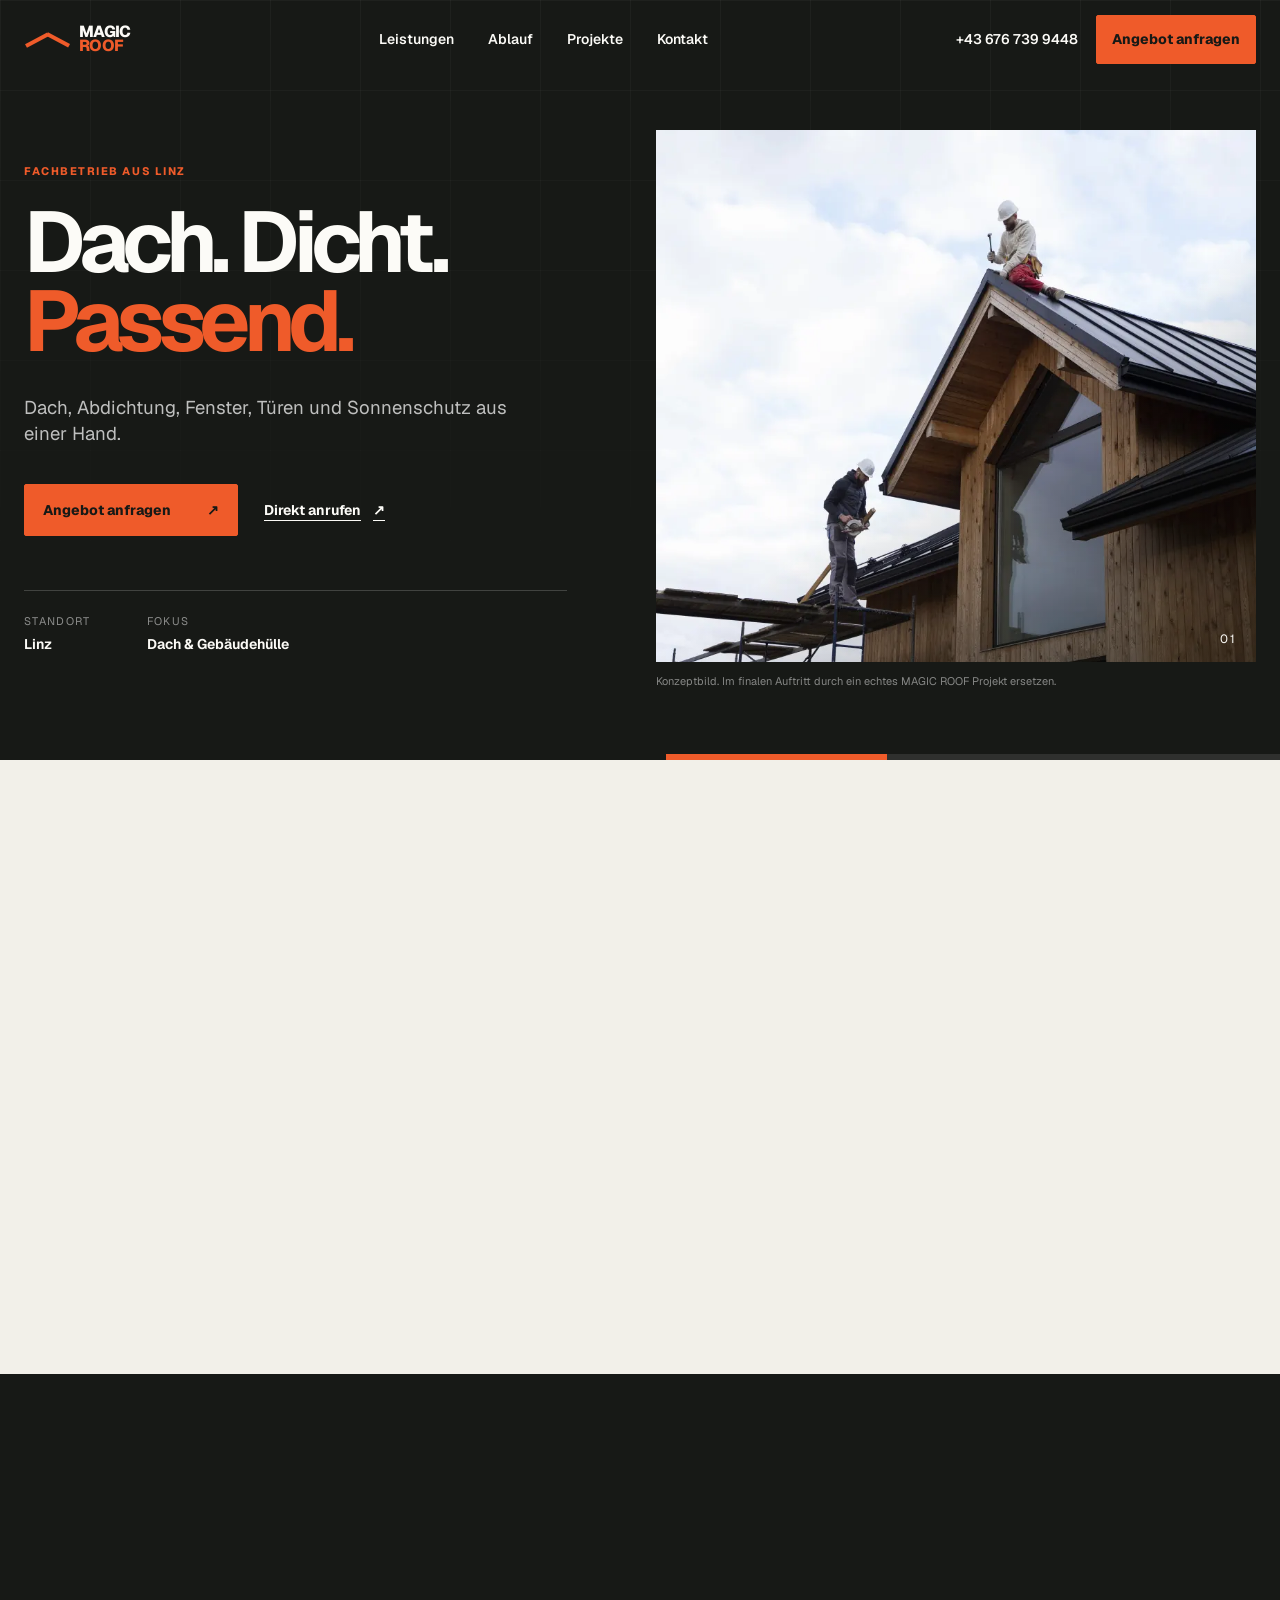
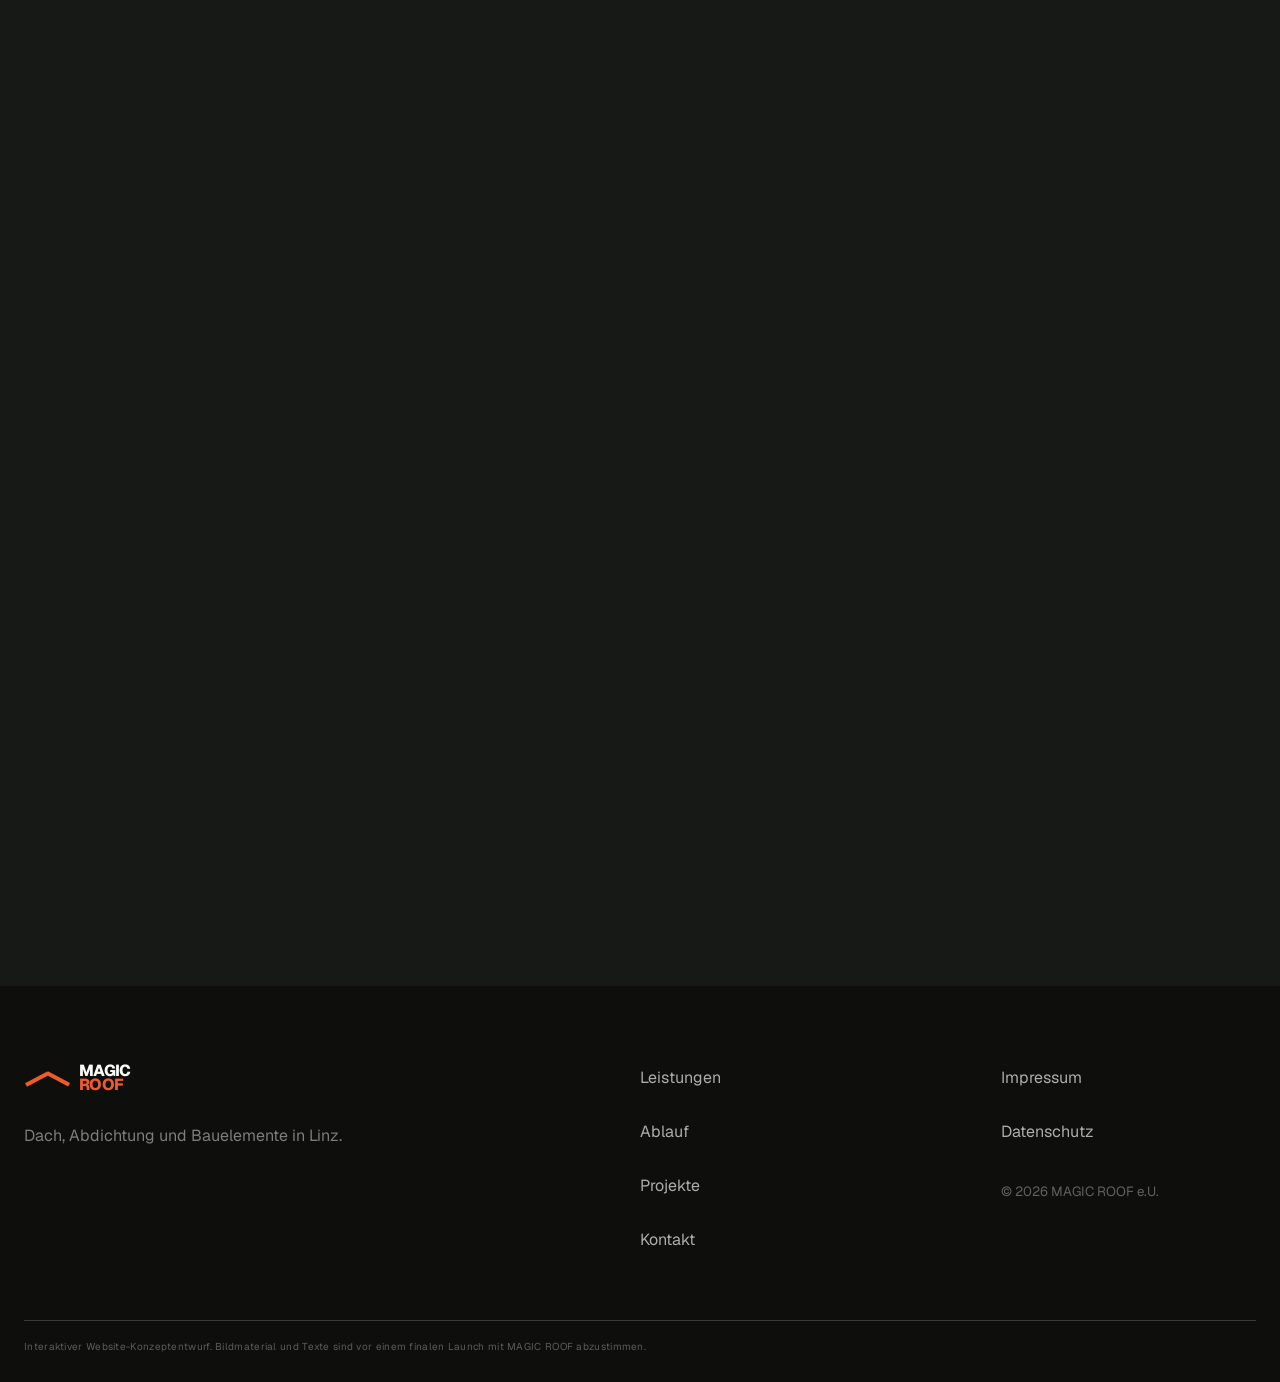
==== index.html @ 89776c15 "Build MAGIC ROOF interactive website concept" ====
<!doctype html>
<html lang="de">
<head>
  <meta charset="utf-8">
  <meta name="viewport" content="width=device-width, initial-scale=1, viewport-fit=cover">
  <meta name="theme-color" content="#171916">
  <meta name="description" content="MAGIC ROOF e.U. in Linz: Bauwerksabdichtung, Dachdeckerei, Spenglerei, Fenster, Türen und Sonnenschutz. Jetzt Angebot anfragen.">
  <meta name="robots" content="index,follow">
  <meta http-equiv="Content-Security-Policy" content="default-src 'self'; img-src 'self'; style-src 'self'; script-src 'self'; connect-src 'none'; object-src 'none'; base-uri 'self'; form-action 'self' mailto:">
  <meta property="og:type" content="website">
  <meta property="og:locale" content="de_AT">
  <meta property="og:title" content="MAGIC ROOF e.U. | Dach, Abdichtung und Bauelemente in Linz">
  <meta property="og:description" content="Lösungen für Dach, Abdichtung, Fenster, Türen und Sonnenschutz in Linz.">
  <meta property="og:url" content="https://vasilyanaptyp-oss.github.io/magic-roof-concept/">
  <meta property="og:image" content="https://vasilyanaptyp-oss.github.io/magic-roof-concept/assets/images/roof-detail.webp">
  <link rel="canonical" href="https://vasilyanaptyp-oss.github.io/magic-roof-concept/">
  <link rel="icon" href="favicon.svg" type="image/svg+xml">
  <link rel="preload" href="assets/vendor/geist-latin.woff2" as="font" type="font/woff2" crossorigin>
  <link rel="preload" href="assets/images/roof-detail.webp" as="image" type="image/webp" fetchpriority="high">
  <link rel="stylesheet" href="styles.css">
  <title>MAGIC ROOF e.U. | Dach, Abdichtung und Bauelemente in Linz</title>
  <script type="application/ld+json">
  {
    "@context": "https://schema.org",
    "@type": "HomeAndConstructionBusiness",
    "name": "MAGIC ROOF e.U.",
    "url": "https://vasilyanaptyp-oss.github.io/magic-roof-concept/",
    "email": "office@magic-roof.at",
    "telephone": "+436767399448",
    "address": {
      "@type": "PostalAddress",
      "streetAddress": "Burgenlandstraße 15",
      "postalCode": "4020",
      "addressLocality": "Linz",
      "addressCountry": "AT"
    }
  }
  </script>
</head>
<body>
  <a class="skip-link" href="#main">Zum Inhalt springen</a>
  <div class="scroll-progress" aria-hidden="true"><span></span></div>

  <header class="site-header" data-header>
    <div class="shell header-inner">
      <a class="brand" href="#top">
        <span class="brand-mark" aria-hidden="true"><i></i><i></i></span>
        <span class="brand-words"><b>MAGIC</b> <b>ROOF</b></span>
      </a>
      <nav class="desktop-nav" aria-label="Hauptnavigation">
        <a href="#leistungen">Leistungen</a>
        <a href="#ablauf">Ablauf</a>
        <a href="#projekte">Projekte</a>
        <a href="#kontakt">Kontakt</a>
      </nav>
      <div class="header-actions">
        <a class="phone-link" href="tel:+436767399448" aria-label="MAGIC ROOF anrufen unter +43 676 739 9448">+43 676 739 9448</a>
        <a class="button button-small" href="#kontakt">Angebot anfragen</a>
        <button class="menu-button" type="button" aria-expanded="false" aria-controls="mobile-menu" aria-label="Menü öffnen">
          <span></span><span></span>
        </button>
      </div>
    </div>
  </header>

  <div class="mobile-menu" id="mobile-menu" inert hidden>
    <nav aria-label="Mobile Navigation">
      <a href="#leistungen"><span>01</span>Leistungen</a>
      <a href="#ablauf"><span>02</span>Ablauf</a>
      <a href="#projekte"><span>03</span>Projekte</a>
      <a href="#kontakt"><span>04</span>Kontakt</a>
    </nav>
    <div class="mobile-menu-contact">
      <a href="tel:+436767399448">+43 676 739 9448</a>
      <a href="mailto:office@magic-roof.at">office@magic-roof.at</a>
    </div>
  </div>

  <main id="main">
    <section class="hero" id="top" aria-labelledby="hero-title">
      <div class="shell hero-grid">
        <div class="hero-copy">
          <p class="eyebrow hero-eyebrow"><span>Fachbetrieb aus Linz</span></p>
          <h1 id="hero-title">
            <span class="hero-line"><span>Dach. Dicht.</span></span>
            <span class="hero-line"><span>Passend.</span></span>
          </h1>
          <p class="hero-intro">Dach, Abdichtung, Fenster, Türen und Sonnenschutz aus einer Hand.</p>
          <div class="hero-actions">
            <a class="button" href="#kontakt">Angebot anfragen <span aria-hidden="true">↗</span></a>
            <a class="text-link" href="tel:+436767399448">Direkt anrufen <span aria-hidden="true">↗</span></a>
          </div>
          <dl class="hero-facts" aria-label="Kurzprofil">
            <div><dt>Standort</dt><dd>Linz</dd></div>
            <div><dt>Fokus</dt><dd>Dach &amp; Gebäudehülle</dd></div>
          </dl>
        </div>

        <figure class="hero-media" data-hero-media>
          <div class="image-wrap">
            <img src="assets/images/roof-detail.webp" width="1920" height="1280" alt="Zwei Fachkräfte arbeiten an einem modernen Metalldach" fetchpriority="high">
            <span class="media-index" aria-hidden="true">01</span>
          </div>
          <figcaption>Konzeptbild. Im finalen Auftritt durch ein echtes MAGIC ROOF Projekt ersetzen.</figcaption>
        </figure>
      </div>
      <div class="hero-rule" aria-hidden="true"><span></span></div>
    </section>

    <section class="intro section" aria-labelledby="intro-title">
      <div class="shell intro-grid">
        <p class="section-label" data-reveal>Was zählt</p>
        <div>
          <h2 id="intro-title" class="display-title" data-reveal>Eine klare Lösung für die Teile des Hauses, die schützen.</h2>
          <div class="intro-bottom" data-reveal>
            <p>MAGIC ROOF verbindet Arbeiten am Dach mit passenden Bauelementen. So beginnt die Anfrage nicht bei einzelnen Produkten, sondern bei Ihrem Vorhaben.</p>
            <a class="text-link" href="#leistungen">Leistungen ansehen <span aria-hidden="true">↓</span></a>
          </div>
        </div>
      </div>
    </section>

    <section class="services section section-dark" id="leistungen" aria-labelledby="services-title">
      <div class="shell">
        <div class="section-heading">
          <div>
            <p class="section-label section-label-light" data-reveal>Leistungen</p>
            <h2 id="services-title" data-reveal>Dach und Abdichtung.<br>Sauber gegliedert.</h2>
          </div>
          <p class="heading-copy" data-reveal>Fünf Leistungsbereiche, direkt erklärt. Ohne Fachjargon und ohne Umwege zur Anfrage.</p>
        </div>

        <div class="service-list">
          <article class="service-item" data-reveal>
            <span class="service-number">01</span>
            <div><h3>Bauwerksabdichtung</h3><p>Abdichtungslösungen für Bauteile, bei denen Wasser dauerhaft draußen bleiben soll.</p></div>
            <a href="#kontakt" aria-label="Details anfragen - Bauwerksabdichtung"><span>Details anfragen</span><b aria-hidden="true">↗</b></a>
          </article>
          <article class="service-item" data-reveal>
            <span class="service-number">02</span>
            <div><h3>Dachdeckerei</h3><p>Arbeiten an Steil- und Flachdächern als Teil einer abgestimmten Gebäudehülle.</p></div>
            <a href="#kontakt" aria-label="Details anfragen - Dachdeckerei"><span>Details anfragen</span><b aria-hidden="true">↗</b></a>
          </article>
          <article class="service-item" data-reveal>
            <span class="service-number">03</span>
            <div><h3>Spenglerei</h3><p>Blechanschlüsse und Metallarbeiten rund um Dach, Kanten und Übergänge.</p></div>
            <a href="#kontakt" aria-label="Details anfragen - Spenglerei"><span>Details anfragen</span><b aria-hidden="true">↗</b></a>
          </article>
          <article class="service-item" data-reveal>
            <span class="service-number">04</span>
            <div><h3>Fenster &amp; Türen</h3><p>Handel und Montage für Bauelemente, die zum Gebäude und zum Vorhaben passen.</p></div>
            <a href="#kontakt" aria-label="Details anfragen - Fenster und Türen"><span>Details anfragen</span><b aria-hidden="true">↗</b></a>
          </article>
          <article class="service-item" data-reveal>
            <span class="service-number">05</span>
            <div><h3>Sonnenschutz</h3><p>Passende Systeme für Licht, Schatten und mehr Komfort an Fenstern und Türen.</p></div>
            <a href="#kontakt" aria-label="Details anfragen - Sonnenschutz"><span>Details anfragen</span><b aria-hidden="true">↗</b></a>
          </article>
        </div>
      </div>
    </section>

    <section class="focus section" aria-labelledby="focus-title">
      <div class="shell focus-grid">
        <figure class="focus-image" data-reveal>
          <img src="assets/images/roof-work.webp" width="1800" height="1200" loading="lazy" alt="Fachkraft bei Arbeiten an einem Ziegeldach">
          <figcaption>Konzeptbild, kein Referenzprojekt von MAGIC ROOF.</figcaption>
        </figure>
        <div class="focus-copy">
          <p class="section-label" data-reveal>Ein Ansprechpartner</p>
          <h2 id="focus-title" data-reveal>Vom Dach bis zum Bauelement zusammen gedacht.</h2>
          <p data-reveal>Wenn mehrere Gewerke ein Vorhaben berühren, hilft eine klare Abstimmung. MAGIC ROOF bündelt die Anfrage und klärt, welche Leistungen tatsächlich benötigt werden.</p>
          <ul class="check-list" data-reveal>
            <li><span aria-hidden="true"></span>Dachmaterialien samt Zubehör</li>
            <li><span aria-hidden="true"></span>Montage und Abdichtung</li>
            <li><span aria-hidden="true"></span>Fenster, Türen und Sonnenschutz</li>
          </ul>
          <a class="button button-dark" href="#kontakt" data-reveal>Vorhaben besprechen <span aria-hidden="true">↗</span></a>
        </div>
      </div>
    </section>

    <section class="process section" id="ablauf" aria-labelledby="process-title">
      <div class="shell">
        <div class="section-heading section-heading-light">
          <div>
            <p class="section-label" data-reveal>Ablauf</p>
            <h2 id="process-title" data-reveal>Vier klare Schritte.<br>Ein direkter Kontakt.</h2>
          </div>
          <p class="heading-copy" data-reveal>Der genaue Ablauf wird auf das Projekt abgestimmt. Der erste Schritt bleibt einfach.</p>
        </div>
        <ol class="process-list">
          <li data-reveal><span>01</span><h3>Anfrage</h3><p>Leistung wählen und Vorhaben kurz beschreiben.</p></li>
          <li data-reveal><span>02</span><h3>Besprechung</h3><p>Details, Bestand und gewünschtes Ergebnis klären.</p></li>
          <li data-reveal><span>03</span><h3>Angebot</h3><p>Leistungsumfang und nächste Schritte festhalten.</p></li>
          <li data-reveal><span>04</span><h3>Ausführung</h3><p>Arbeiten passend zum vereinbarten Umfang umsetzen.</p></li>
        </ol>
      </div>
    </section>

    <section class="projects section section-orange" id="projekte" aria-labelledby="projects-title">
      <div class="shell">
        <div class="projects-heading">
          <p class="section-label section-label-dark" data-reveal>Referenzen</p>
          <h2 id="projects-title" data-reveal>Echte Arbeiten gehören ins Zentrum.</h2>
          <p data-reveal>Im finalen Webauftritt zeigen Projektfotos Material, Details und Ergebnis. Die Motive unten markieren nur die geplante Bildsprache.</p>
        </div>
        <div class="project-gallery">
          <figure class="project project-wide" data-reveal>
            <img src="assets/images/roof-detail.webp" width="1920" height="1280" loading="lazy" alt="Metalldach an einem Holzhaus während der Montage">
            <figcaption><span>Dach &amp; Spenglerei</span><small>Konzeptmotiv, kein MAGIC ROOF Projekt</small></figcaption>
          </figure>
          <figure class="project" data-reveal>
            <img src="assets/images/house-windows.webp" width="1800" height="1200" loading="lazy" alt="Wohnhaus mit großen Fensterflächen und Wintergarten">
            <figcaption><span>Fenster &amp; Türen</span><small>Konzeptmotiv, kein MAGIC ROOF Projekt</small></figcaption>
          </figure>
          <figure class="project" data-reveal>
            <img src="assets/images/roof-work.webp" width="1800" height="1200" loading="lazy" alt="Arbeiten an einer Dachfläche mit roten Ziegeln">
            <figcaption><span>Dachdeckerei</span><small>Konzeptmotiv, kein MAGIC ROOF Projekt</small></figcaption>
          </figure>
        </div>
      </div>
    </section>

    <section class="faq section" aria-labelledby="faq-title">
      <div class="shell faq-grid">
        <div>
          <p class="section-label" data-reveal>Fragen</p>
          <h2 id="faq-title" data-reveal>Kurz beantwortet.</h2>
        </div>
        <div class="faq-list" data-reveal>
          <details>
            <summary>Welche Leistungen kann ich anfragen?<span aria-hidden="true"></span></summary>
            <p>Bauwerksabdichtung, Dachdeckerei, Spenglerei, Fenster, Türen und Sonnenschutz.</p>
          </details>
          <details>
            <summary>Welche Angaben helfen bei der ersten Anfrage?<span aria-hidden="true"></span></summary>
            <p>Die gewünschte Leistung, der Ort des Vorhabens und eine kurze Beschreibung. Fotos können anschließend per E-Mail ergänzt werden.</p>
          </details>
          <details>
            <summary>Kann ich direkt anrufen?<span aria-hidden="true"></span></summary>
            <p>Ja. Sie erreichen MAGIC ROOF unter <a href="tel:+436767399448">+43 676 739 9448</a>.</p>
          </details>
        </div>
      </div>
    </section>

    <section class="contact section section-dark" id="kontakt" aria-labelledby="contact-title">
      <div class="shell contact-grid">
        <div class="contact-copy">
          <p class="section-label section-label-light" data-reveal>Kontakt</p>
          <h2 id="contact-title" data-reveal>Was soll am Gebäude gelöst werden?</h2>
          <p data-reveal>Schildern Sie Ihr Vorhaben kurz. Das Formular bereitet eine E-Mail an MAGIC ROOF vor.</p>
          <div class="direct-contact" data-reveal>
            <div><small>Telefon</small><a href="tel:+436767399448"><strong>+43 676 739 9448</strong></a></div>
            <div><small>E-Mail</small><a href="mailto:office@magic-roof.at"><strong>office@magic-roof.at</strong></a></div>
            <div><small>Standort</small><a href="https://www.google.com/maps/search/?api=1&amp;query=Burgenlandstra%C3%9Fe%2015%2C%204020%20Linz" target="_blank" rel="noopener"><strong>Burgenlandstraße 15, 4020 Linz</strong></a></div>
          </div>
        </div>

        <form class="contact-form" data-contact-form data-reveal novalidate>
          <div class="form-row">
            <div class="field">
              <label for="name">Name *</label>
              <input id="name" name="name" type="text" autocomplete="name" enterkeyhint="next" required>
              <small class="field-error" id="name-error"></small>
            </div>
            <div class="field">
              <label for="phone">Telefon</label>
              <input id="phone" name="phone" type="tel" autocomplete="tel" inputmode="tel" enterkeyhint="next">
              <small class="field-error" id="phone-error"></small>
            </div>
          </div>
          <div class="form-row">
            <div class="field">
              <label for="email">E-Mail *</label>
              <input id="email" name="email" type="email" autocomplete="email" enterkeyhint="next" required>
              <small class="field-error" id="email-error"></small>
            </div>
            <div class="field">
              <label for="service">Leistung *</label>
              <select id="service" name="service" required>
                <option value="">Bitte wählen</option>
                <option>Bauwerksabdichtung</option>
                <option>Dachdeckerei</option>
                <option>Spenglerei</option>
                <option>Fenster & Türen</option>
                <option>Sonnenschutz</option>
                <option>Andere Anfrage</option>
              </select>
              <small class="field-error" id="service-error"></small>
            </div>
          </div>
          <div class="field">
            <label for="message">Vorhaben *</label>
            <textarea id="message" name="message" rows="5" enterkeyhint="enter" required placeholder="Worum geht es? Wo befindet sich das Objekt?"></textarea>
            <small class="field-error" id="message-error"></small>
          </div>
          <label class="checkbox">
            <input type="checkbox" name="privacy" required>
            <span>Ich stimme zu, dass meine Angaben zum Erstellen der E-Mail verwendet werden. *</span>
          </label>
          <small class="field-error" id="privacy-error"></small>
          <button class="button button-light" type="submit">Anfrage per E-Mail vorbereiten <span aria-hidden="true">↗</span></button>
          <p class="form-note">Keine automatische Übertragung: Ihr E-Mail-Programm öffnet sich mit dem vorbereiteten Text.</p>
          <p class="form-status" role="status" aria-live="polite"></p>
        </form>
      </div>
    </section>
  </main>

  <footer class="site-footer">
    <div class="shell footer-grid">
      <div>
        <a class="brand brand-footer" href="#top">
          <span class="brand-mark" aria-hidden="true"><i></i><i></i></span>
          <span class="brand-words"><b>MAGIC</b> <b>ROOF</b></span>
        </a>
        <p>Dach, Abdichtung und Bauelemente in Linz.</p>
      </div>
      <nav aria-label="Footer Navigation">
        <a href="#leistungen">Leistungen</a>
        <a href="#ablauf">Ablauf</a>
        <a href="#projekte">Projekte</a>
        <a href="#kontakt">Kontakt</a>
      </nav>
      <div class="footer-legal">
        <a href="impressum.html" data-dialog-open="impressum">Impressum</a>
        <a href="datenschutz.html" data-dialog-open="datenschutz">Datenschutz</a>
        <small>© <span data-year></span> MAGIC ROOF e.U.</small>
      </div>
    </div>
    <div class="shell concept-note">Interaktiver Website-Konzeptentwurf. Bildmaterial und Texte sind vor einem finalen Launch mit MAGIC ROOF abzustimmen.</div>
  </footer>

  <div class="mobile-actions" aria-label="Schnellaktionen">
    <a href="tel:+436767399448">Anrufen</a>
    <a href="#kontakt">Angebot anfragen</a>
  </div>

  <dialog class="legal-dialog" id="impressum" aria-labelledby="impressum-title">
    <div class="dialog-inner">
      <button class="dialog-close" type="button" aria-label="Impressum schließen" data-dialog-close>Schließen</button>
      <p class="section-label">Impressum</p>
      <h2 id="impressum-title">MAGIC ROOF e.U.</h2>
      <p>Inhaber: Christoph Gerold Hilger<br>Burgenlandstraße 15<br>4020 Linz, Österreich</p>
      <p>Telefon: <a href="tel:+436767399448">+43 676 739 9448</a><br>E-Mail: <a href="mailto:office@magic-roof.at">office@magic-roof.at</a></p>
      <p>Firmenbuchnummer: FN 651617k<br>Firmenbuchgericht: Landesgericht Linz<br>UID: ATU80889736</p>
      <p>GISA-Zahlen: 38232626, 37334628</p>
      <p class="dialog-note">Konzeptstand. Rechtliche Pflichttexte sind vor einem Produktionsstart fachlich zu prüfen.</p>
    </div>
  </dialog>

  <dialog class="legal-dialog" id="datenschutz" aria-labelledby="datenschutz-title">
    <div class="dialog-inner">
      <button class="dialog-close" type="button" aria-label="Datenschutz schließen" data-dialog-close>Schließen</button>
      <p class="section-label">Datenschutz</p>
      <h2 id="datenschutz-title">Hinweis zum Konzept</h2>
      <p>Diese statische Konzeptseite setzt keine Analyse- oder Marketing-Cookies und bindet keine externen Trackingdienste ein.</p>
      <p>Das Kontaktformular überträgt und speichert keine Eingaben. Nach erfolgreicher Prüfung wird ausschließlich das lokale E-Mail-Programm mit einem vorbereiteten Text geöffnet.</p>
      <p class="dialog-note">Für einen Produktionsstart sind Hosting, Formulardienst und vollständige Datenschutzerklärung verbindlich festzulegen.</p>
    </div>
  </dialog>

  <script src="assets/vendor/gsap.min.js" defer></script>
  <script src="app.js" defer></script>
</body>
</html>
---- styles.css ----
@font-face {
  font-family: "Geist";
  src: url("assets/vendor/geist-latin.woff2") format("woff2");
  font-weight: 100 900;
  font-display: swap;
  unicode-range: U+0000-00FF, U+0131, U+0152-0153, U+02BB-02BC, U+02C6, U+02DA, U+02DC, U+0304, U+0308, U+0329, U+2000-206F, U+20AC, U+2122, U+2191, U+2193, U+2212, U+2215, U+FEFF, U+FFFD;
}

@font-face {
  font-family: "Geist";
  src: url("assets/vendor/geist-latin-ext.woff2") format("woff2");
  font-weight: 100 900;
  font-display: swap;
  unicode-range: U+0100-02BA, U+02BD-02C5, U+02C7-02CC, U+02CE-02D7, U+02DD-02FF, U+0304, U+0308, U+0329, U+1D00-1DBF, U+1E00-1E9F, U+1EF2-1EFF, U+2020, U+20A0-20AB, U+20AD-20C0, U+2113, U+2C60-2C7F, U+A720-A7FF;
}

:root {
  --ink: #171916;
  --ink-2: #242620;
  --paper: #f2f0e9;
  --paper-2: #e7e4da;
  --white: #fcfbf7;
  --muted: #73766e;
  --line: rgba(23, 25, 22, .17);
  --line-light: rgba(255, 255, 255, .18);
  --accent: #ef5b2a;
  --accent-dark: #c83f14;
  --focus: #ffb398;
  --shell: min(100% - 48px, 1420px);
  --section: clamp(96px, 10vw, 176px);
  --ease: cubic-bezier(.2, .75, .2, 1);
}

*, *::before, *::after { box-sizing: border-box; }

html {
  scroll-behavior: smooth;
  scroll-padding-top: 92px;
  background: var(--ink);
}

body {
  margin: 0;
  background: var(--paper);
  color: var(--ink);
  font-family: "Geist", Arial, sans-serif;
  font-size: 16px;
  line-height: 1.5;
  text-rendering: optimizeLegibility;
  -webkit-font-smoothing: antialiased;
  overflow-x: clip;
}

body.menu-open { overflow: hidden; }

button, input, textarea, select { font: inherit; }
button, a { -webkit-tap-highlight-color: transparent; }
a { color: inherit; }
img { display: block; max-width: 100%; }
figure, p, h1, h2, h3, dl, dd { margin: 0; }

:focus-visible {
  outline: 3px solid var(--focus);
  outline-offset: 4px;
}

.skip-link {
  position: fixed;
  z-index: 200;
  top: 12px;
  left: 12px;
  transform: translateY(-150%);
  background: var(--white);
  color: var(--ink);
  padding: 12px 18px;
  text-decoration: none;
  font-weight: 700;
  transition: transform .2s ease;
}

.skip-link:focus { transform: translateY(0); }
.shell { width: var(--shell); margin-inline: auto; }
.section { padding-block: var(--section); }

.scroll-progress {
  position: fixed;
  inset: 0 0 auto;
  z-index: 120;
  height: 3px;
  pointer-events: none;
}

.scroll-progress span {
  display: block;
  width: 100%;
  height: 100%;
  background: var(--accent);
  transform: scaleX(0);
  transform-origin: left center;
}

.site-header {
  position: fixed;
  inset: 0 0 auto;
  z-index: 100;
  color: var(--white);
  border-bottom: 1px solid transparent;
  transition: background .35s ease, border-color .35s ease;
}

.site-header.is-scrolled {
  background: rgba(23, 25, 22, .96);
  border-color: var(--line-light);
}

.header-inner {
  min-height: 78px;
  display: grid;
  grid-template-columns: auto 1fr auto;
  align-items: center;
  gap: 40px;
}

.brand {
  display: inline-flex;
  align-items: center;
  gap: 11px;
  min-height: 44px;
  width: max-content;
  text-decoration: none;
}

.brand-mark {
  position: relative;
  width: 44px;
  height: 32px;
  display: block;
}

.brand-mark i {
  position: absolute;
  width: 25px;
  height: 4px;
  background: var(--accent);
  transform-origin: left center;
}

.brand-mark i:first-child { left: 2px; top: 21px; transform: rotate(-28deg); }
.brand-mark i:last-child { left: 23px; top: 9px; transform: rotate(28deg); }

.brand-words { display: grid; line-height: .85; letter-spacing: -.04em; }
.brand-words b { font-size: 16px; font-weight: 800; }
.brand-words b:last-child { color: var(--accent); }

.desktop-nav { justify-self: center; display: flex; gap: 34px; }
.desktop-nav a,
.phone-link {
  font-size: 14px;
  font-weight: 570;
  text-decoration: none;
  transition: color .2s ease;
}

.desktop-nav a:hover,
.phone-link:hover { color: var(--accent); }
.header-actions { display: flex; align-items: center; gap: 18px; }

.button {
  min-height: 52px;
  display: inline-flex;
  align-items: center;
  justify-content: center;
  gap: 36px;
  border: 1px solid var(--accent);
  border-radius: 2px;
  background: var(--accent);
  color: #171916;
  padding: 13px 18px;
  font-size: 14px;
  font-weight: 760;
  text-decoration: none;
  cursor: pointer;
  transition: background .25s ease, color .25s ease, transform .25s var(--ease), border-color .25s ease;
}

.button:hover { background: var(--white); border-color: var(--white); transform: translateY(-2px); }
.button-small { min-height: 44px; gap: 10px; padding-inline: 15px; }
.button-dark { background: var(--ink); border-color: var(--ink); color: var(--white); }
.button-dark:hover { background: var(--accent); border-color: var(--accent); color: var(--ink); }
.button-light { background: var(--white); border-color: var(--white); color: var(--ink); }
.button-light:hover { background: var(--accent); border-color: var(--accent); }

.text-link {
  min-height: 44px;
  width: max-content;
  display: inline-flex;
  align-items: center;
  gap: 12px;
  color: inherit;
  font-size: 14px;
  font-weight: 680;
  text-underline-offset: 5px;
}

.text-link span { transition: transform .25s var(--ease); }
.text-link:hover span { transform: translate(3px, -3px); }

.menu-button {
  display: none;
  width: 48px;
  height: 48px;
  padding: 0;
  border: 0;
  background: transparent;
  color: inherit;
  cursor: pointer;
}

.menu-button span {
  display: block;
  width: 26px;
  height: 2px;
  margin: 6px auto;
  background: currentColor;
  transition: transform .3s var(--ease);
}

.menu-button[aria-expanded="true"] span:first-child { transform: translateY(4px) rotate(45deg); }
.menu-button[aria-expanded="true"] span:last-child { transform: translateY(-4px) rotate(-45deg); }

.mobile-menu {
  position: fixed;
  z-index: 90;
  inset: 0;
  display: none;
  flex-direction: column;
  justify-content: center;
  background: var(--ink);
  color: var(--white);
  padding: 96px 24px 42px;
  visibility: hidden;
  opacity: 0;
}

.mobile-menu nav { display: grid; }
.mobile-menu nav a {
  display: grid;
  grid-template-columns: 38px 1fr;
  align-items: baseline;
  min-height: 68px;
  border-bottom: 1px solid var(--line-light);
  font-size: clamp(34px, 10vw, 58px);
  font-weight: 690;
  letter-spacing: -.05em;
  text-decoration: none;
}
.mobile-menu nav span { font-size: 11px; letter-spacing: .08em; color: var(--accent); }
.mobile-menu-contact { display: grid; gap: 7px; margin-top: 40px; }
.mobile-menu-contact a { min-height: 44px; display: flex; align-items: center; text-decoration: none; }

.hero {
  position: relative;
  min-height: 760px;
  padding: 130px 0 70px;
  display: flex;
  align-items: stretch;
  overflow: hidden;
  background: var(--ink);
  color: var(--white);
}

.hero::before {
  content: "";
  position: absolute;
  inset: 0;
  pointer-events: none;
  background-image: linear-gradient(rgba(255,255,255,.035) 1px, transparent 1px), linear-gradient(90deg, rgba(255,255,255,.035) 1px, transparent 1px);
  background-size: 90px 90px;
  mask-image: linear-gradient(to bottom, black, transparent 80%);
}

.hero-grid {
  position: relative;
  z-index: 1;
  display: grid;
  grid-template-columns: minmax(0, .95fr) minmax(500px, 1.05fr);
  gap: clamp(36px, 7vw, 112px);
  align-items: center;
}

.eyebrow, .section-label {
  font-size: 11px;
  line-height: 1.2;
  font-weight: 760;
  letter-spacing: .14em;
  text-transform: uppercase;
}

.eyebrow { color: var(--accent); margin-bottom: 28px; overflow: hidden; }
.eyebrow span { display: inline-block; }
.hero h1 {
  max-width: 780px;
  font-size: clamp(72px, 6.7vw, 128px);
  line-height: .84;
  letter-spacing: -.075em;
  font-weight: 680;
}

.hero-line { display: block; overflow: hidden; padding-right: .08em; padding-bottom: .07em; white-space: nowrap; }
.hero-line > span { display: block; }
.hero-line:last-child > span { color: var(--accent); }

.hero-intro {
  max-width: 510px;
  margin-top: 31px;
  font-size: clamp(18px, 1.45vw, 23px);
  line-height: 1.42;
  color: rgba(255,255,255,.72);
}

.hero-actions { display: flex; align-items: center; gap: 26px; margin-top: 38px; }
.hero-facts {
  display: flex;
  gap: 56px;
  margin-top: 54px;
  padding-top: 22px;
  border-top: 1px solid var(--line-light);
}
.hero-facts div { display: grid; gap: 4px; }
.hero-facts dt { color: rgba(255,255,255,.5); font-size: 11px; text-transform: uppercase; letter-spacing: .12em; }
.hero-facts dd { font-size: 14px; font-weight: 650; }

.hero-media { align-self: stretch; display: grid; grid-template-rows: 1fr auto; min-height: 560px; }
.image-wrap { position: relative; overflow: hidden; background: var(--ink-2); }
.image-wrap::after {
  content: "";
  position: absolute;
  inset: 0;
  background: linear-gradient(145deg, transparent 55%, rgba(23,25,22,.42));
  pointer-events: none;
}
.hero-media img { width: 100%; height: 100%; object-fit: cover; object-position: 54% center; transform: scale(1.04); }
.hero-media figcaption,
.focus-image figcaption {
  padding-top: 12px;
  color: rgba(255,255,255,.48);
  font-size: 11px;
  line-height: 1.45;
}
.media-index { position: absolute; z-index: 1; right: 20px; bottom: 14px; color: var(--white); font-size: 12px; letter-spacing: .12em; }
.hero-rule { position: absolute; z-index: 2; right: 0; bottom: 0; width: 48%; height: 6px; background: rgba(255,255,255,.1); }
.hero-rule span { display: block; width: 36%; height: 100%; background: var(--accent); }

.intro-grid { display: grid; grid-template-columns: minmax(130px, .28fr) 1fr; gap: clamp(40px, 8vw, 130px); }
.section-label { padding-top: 7px; color: var(--muted); }
.section-label::before { content: ""; display: inline-block; width: 24px; height: 2px; margin-right: 10px; vertical-align: middle; background: var(--accent); }
.display-title,
.section-heading h2,
.focus-copy h2,
.projects-heading h2,
.faq h2,
.contact h2 {
  font-size: clamp(48px, 5.9vw, 96px);
  line-height: .98;
  letter-spacing: -.06em;
  font-weight: 620;
}
.display-title { max-width: 1150px; }
.intro-bottom { max-width: 820px; margin: 55px 0 0 auto; display: grid; grid-template-columns: 1fr auto; gap: 60px; align-items: end; }
.intro-bottom p { max-width: 570px; color: var(--muted); font-size: 18px; }

.section-dark { background: var(--ink); color: var(--white); }
.section-heading { display: grid; grid-template-columns: minmax(0, 1fr) minmax(280px, .38fr); gap: 64px; align-items: end; margin-bottom: 72px; }
.section-heading h2 { font-size: clamp(54px, 6.2vw, 98px); }
.section-label-light { color: rgba(255,255,255,.5); margin-bottom: 25px; }
.section-label-dark { color: rgba(23,25,22,.6); }
.heading-copy { max-width: 410px; padding-bottom: 8px; color: rgba(255,255,255,.58); font-size: 17px; }
.section-heading-light .heading-copy { color: var(--muted); }

.service-list { border-top: 1px solid var(--line-light); }
.service-item {
  position: relative;
  display: grid;
  grid-template-columns: 70px minmax(0, 1fr) auto;
  align-items: center;
  gap: 28px;
  min-height: 164px;
  border-bottom: 1px solid var(--line-light);
  overflow: hidden;
}
.service-item::before {
  content: "";
  position: absolute;
  inset: auto 0 0;
  height: 100%;
  background: var(--accent);
  transform: translateY(101%);
  transition: transform .45s var(--ease);
}
.service-item:hover::before,
.service-item:focus-within::before { transform: translateY(0); }
.service-item > * { position: relative; z-index: 1; }
.service-number { align-self: start; padding-top: 46px; color: var(--accent); font-size: 11px; font-weight: 730; letter-spacing: .1em; transition: color .3s ease; }
.service-item h3 { font-size: clamp(30px, 3.4vw, 53px); line-height: 1; letter-spacing: -.045em; font-weight: 580; }
.service-item p { max-width: 640px; margin-top: 9px; color: rgba(255,255,255,.55); transition: color .3s ease; }
.service-item a { min-height: 48px; display: flex; align-items: center; gap: 42px; text-decoration: none; font-size: 13px; font-weight: 700; }
.service-item a b { font-size: 25px; font-weight: 400; transition: transform .3s var(--ease); }
.service-item:hover .service-number,
.service-item:focus-within .service-number,
.service-item:hover p,
.service-item:focus-within p { color: var(--ink); }
.service-item:hover a b,
.service-item:focus-within a b { transform: translate(4px, -4px); }

.focus { background: var(--paper-2); }
.focus-grid { display: grid; grid-template-columns: minmax(0, 1.15fr) minmax(400px, .85fr); gap: clamp(50px, 8vw, 130px); align-items: center; }
.focus-image { min-height: 660px; display: grid; grid-template-rows: 1fr auto; }
.focus-image img { width: 100%; height: 100%; min-height: 630px; object-fit: cover; object-position: center; }
.focus-image figcaption { color: var(--muted); }
.focus-copy .section-label { margin-bottom: 34px; }
.focus-copy h2 { font-size: clamp(46px, 5vw, 78px); }
.focus-copy > p:not(.section-label) { max-width: 610px; margin-top: 32px; color: var(--muted); font-size: 18px; }
.check-list { display: grid; gap: 0; margin: 38px 0 42px; padding: 0; list-style: none; border-top: 1px solid var(--line); }
.check-list li { min-height: 54px; display: flex; align-items: center; gap: 14px; border-bottom: 1px solid var(--line); font-size: 14px; font-weight: 610; }
.check-list span { width: 8px; height: 8px; background: var(--accent); }

.process { background: var(--white); }
.process-list { display: grid; grid-template-columns: repeat(4, 1fr); padding: 0; margin: 0; list-style: none; border-top: 1px solid var(--line); }
.process-list li { min-height: 250px; padding: 26px 28px 30px 0; border-right: 1px solid var(--line); }
.process-list li:not(:first-child) { padding-left: 28px; }
.process-list li:last-child { border-right: 0; }
.process-list span { color: var(--accent-dark); font-size: 11px; font-weight: 750; letter-spacing: .1em; }
.process-list h3 { margin-top: 82px; font-size: 25px; letter-spacing: -.03em; }
.process-list p { max-width: 230px; margin-top: 10px; color: var(--muted); font-size: 14px; }

.section-orange { background: var(--accent); color: var(--ink); }
.projects-heading { display: grid; grid-template-columns: .24fr minmax(0, 1fr) .48fr; gap: 44px; align-items: end; margin-bottom: 62px; }
.projects-heading h2 { max-width: 780px; font-size: clamp(52px, 6vw, 92px); }
.projects-heading > p:last-child { max-width: 410px; padding-bottom: 8px; font-size: 16px; }
.project-gallery { display: grid; grid-template-columns: 1.35fr .65fr; gap: 20px; }
.project { min-height: 420px; display: grid; grid-template-rows: 1fr auto; }
.project-wide { grid-row: span 2; min-height: 860px; }
.project img { width: 100%; height: 100%; min-height: 360px; object-fit: cover; filter: saturate(.78) contrast(1.04); transition: filter .45s ease, transform .6s var(--ease); }
.project-wide img { min-height: 800px; }
.project figcaption { display: flex; justify-content: space-between; gap: 20px; padding-top: 13px; }
.project figcaption span { font-size: 14px; font-weight: 760; }
.project figcaption small { font-size: 10px; text-align: right; text-transform: uppercase; letter-spacing: .08em; }
.project:hover img { filter: saturate(1) contrast(1.02); }

.faq { background: var(--paper); }
.faq-grid { display: grid; grid-template-columns: .45fr 1fr; gap: clamp(50px, 9vw, 150px); }
.faq h2 { margin-top: 26px; font-size: clamp(52px, 5.4vw, 84px); }
.faq-list { border-top: 1px solid var(--line); }
.faq details { border-bottom: 1px solid var(--line); }
.faq summary {
  min-height: 94px;
  display: flex;
  align-items: center;
  justify-content: space-between;
  gap: 24px;
  cursor: pointer;
  font-size: clamp(18px, 1.6vw, 24px);
  font-weight: 620;
  letter-spacing: -.02em;
  list-style: none;
}
.faq summary::-webkit-details-marker { display: none; }
.faq summary span { position: relative; flex: 0 0 24px; width: 24px; height: 24px; }
.faq summary span::before,
.faq summary span::after { content: ""; position: absolute; top: 11px; left: 3px; width: 18px; height: 2px; background: var(--ink); transition: transform .25s ease; }
.faq summary span::after { transform: rotate(90deg); }
.faq details[open] summary span::after { transform: rotate(0deg); }
.faq details p { max-width: 700px; padding: 0 48px 30px 0; color: var(--muted); }
.faq details a { text-underline-offset: 3px; }

.contact-grid { display: grid; grid-template-columns: minmax(0, .8fr) minmax(520px, 1.2fr); gap: clamp(60px, 9vw, 150px); }
.contact-copy h2 { margin-top: 25px; font-size: clamp(54px, 5.7vw, 88px); }
.contact-copy > p:not(.section-label) { max-width: 570px; margin-top: 28px; color: rgba(255,255,255,.6); font-size: 18px; }
.direct-contact { display: grid; margin-top: 54px; border-top: 1px solid var(--line-light); }
.direct-contact > div { display: grid; grid-template-columns: 110px 1fr; align-items: center; min-height: 70px; border-bottom: 1px solid var(--line-light); }
.direct-contact a { min-height: 44px; display: flex; align-items: center; text-decoration: none; }
.direct-contact small { color: rgba(255,255,255,.43); font-size: 11px; text-transform: uppercase; letter-spacing: .1em; }
.direct-contact strong { font-size: 14px; overflow-wrap: anywhere; }

.contact-form { align-self: start; padding: clamp(28px, 4vw, 58px); background: var(--paper); color: var(--ink); }
.form-row { display: grid; grid-template-columns: 1fr 1fr; gap: 20px; }
.field { display: grid; gap: 8px; margin-bottom: 20px; }
.field label { font-size: 12px; font-weight: 700; }
.field input,
.field textarea,
.field select {
  width: 100%;
  min-height: 51px;
  border: 0;
  border-bottom: 1px solid rgba(23,25,22,.38);
  border-radius: 0;
  background: transparent;
  color: var(--ink);
  padding: 11px 0;
  outline: none;
  transition: border-color .2s ease, box-shadow .2s ease;
}
.field textarea { min-height: 116px; resize: vertical; }
.field input:focus,
.field textarea:focus,
.field select:focus { border-color: var(--accent-dark); box-shadow: 0 2px 0 var(--accent-dark); }
.field [aria-invalid="true"] { border-color: #a32616; }
.field-error { min-height: 15px; color: #8d2518; font-size: 11px; }
.checkbox { display: grid; grid-template-columns: 22px 1fr; gap: 10px; align-items: center; min-height: 44px; cursor: pointer; font-size: 12px; color: var(--muted); }
.checkbox input { width: 18px; height: 18px; margin: 1px 0 0; accent-color: var(--accent-dark); }
.contact-form .button { width: 100%; margin-top: 22px; }
.form-note { margin-top: 15px; color: var(--muted); font-size: 11px; text-align: center; }
.form-status { min-height: 23px; margin-top: 8px; color: var(--accent-dark); font-size: 12px; font-weight: 650; text-align: center; }

.site-footer { padding: 70px 0 28px; background: #0e0f0d; color: var(--white); }
.footer-grid { display: grid; grid-template-columns: 1fr .55fr .45fr; gap: 50px; }
.brand-footer { margin-bottom: 24px; }
.footer-grid > div:first-child p { color: rgba(255,255,255,.46); }
.footer-grid nav,
.footer-legal { display: grid; align-content: start; gap: 10px; }
.footer-grid nav a,
.footer-legal a { min-height: 44px; width: max-content; display: flex; align-items: center; color: rgba(255,255,255,.66); background: none; border: 0; padding: 0; text-decoration: none; cursor: pointer; }
.footer-grid nav a:hover,
.footer-legal a:hover { color: var(--accent); }
.footer-legal small { margin-top: 18px; color: rgba(255,255,255,.34); }
.concept-note { margin-top: 58px; padding-top: 18px; border-top: 1px solid var(--line-light); color: rgba(255,255,255,.32); font-size: 10px; letter-spacing: .03em; }

.mobile-actions { display: none; }

.legal-dialog {
  width: min(100% - 32px, 700px);
  max-height: min(86vh, 760px);
  border: 0;
  padding: 0;
  background: var(--paper);
  color: var(--ink);
  box-shadow: 0 30px 90px rgba(0,0,0,.4);
}
.legal-dialog::backdrop { background: rgba(0,0,0,.74); backdrop-filter: blur(5px); }
.dialog-inner { position: relative; padding: clamp(28px, 6vw, 68px); }
.dialog-inner h2 { margin: 22px 0 30px; font-size: clamp(38px, 7vw, 68px); line-height: .96; letter-spacing: -.05em; }
.dialog-inner p { margin-top: 18px; color: var(--muted); }
.dialog-inner a { text-underline-offset: 3px; }
.dialog-close { position: absolute; top: 18px; right: 18px; min-height: 44px; border: 0; background: transparent; cursor: pointer; font-size: 12px; font-weight: 700; }
.dialog-note { padding-top: 18px; border-top: 1px solid var(--line); font-size: 12px; }

.legal-page {
  min-height: 100vh;
  padding: 120px 0;
  background: var(--paper);
}
.legal-page-inner { width: min(100% - 32px, 820px); margin-inline: auto; }
.legal-page .brand { margin-bottom: 72px; color: var(--ink); }
.legal-page h1 { margin: 24px 0 46px; font-size: clamp(48px, 8vw, 88px); line-height: .95; letter-spacing: -.055em; }
.legal-page h2 { margin: 46px 0 12px; font-size: 24px; letter-spacing: -.025em; }
.legal-page p { margin-top: 18px; color: var(--muted); }
.legal-page a { text-underline-offset: 3px; }
.back-link { display: inline-flex; align-items: center; min-height: 44px; margin-top: 54px; font-weight: 700; }

[data-reveal] { opacity: 1; transform: none; }
.js [data-reveal] { opacity: 0; transform: translateY(28px); }
.js [data-reveal].is-visible { opacity: 1; transform: translateY(0); transition: opacity .75s var(--ease), transform .75s var(--ease); }

@media (max-width: 1180px) {
  .desktop-nav { gap: 22px; }
  .phone-link { display: none; }
  .hero-grid { grid-template-columns: minmax(0, 1fr) minmax(430px, 1fr); gap: 40px; }
  .hero h1 { font-size: clamp(70px, 7.2vw, 91px); }
  .project-wide { min-height: 760px; }
  .project-wide img { min-height: 700px; }
}

@media (max-width: 960px) {
  :root { --shell: min(100% - 36px, 900px); --section: 104px; }
  .desktop-nav, .header-actions > .button { display: none; }
  .header-inner { grid-template-columns: 1fr auto; }
  .menu-button { display: block; }
  .mobile-menu { display: flex; }
  .hero { min-height: auto; padding: 120px 0 64px; }
  .hero-grid { grid-template-columns: 1fr; }
  .hero-copy { display: grid; }
  .hero h1 { max-width: 660px; font-size: clamp(78px, 15vw, 126px); }
  .hero-intro { max-width: 600px; }
  .hero-media { min-height: 520px; margin-top: 18px; }
  .hero-facts { margin-top: 40px; }
  .hero-rule { width: 66%; }
  .intro-grid { grid-template-columns: 1fr; gap: 34px; }
  .section-heading { grid-template-columns: 1fr; gap: 30px; }
  .heading-copy { padding: 0; }
  .service-item { grid-template-columns: 48px minmax(0, 1fr) auto; }
  .focus-grid { grid-template-columns: 1fr; }
  .focus-image { min-height: 580px; }
  .focus-image img { min-height: 550px; }
  .focus-copy { max-width: 720px; }
  .process-list { grid-template-columns: 1fr 1fr; }
  .process-list li:nth-child(2) { border-right: 0; }
  .process-list li:nth-child(-n+2) { border-bottom: 1px solid var(--line); }
  .process-list li:nth-child(3) { padding-left: 0; }
  .projects-heading { grid-template-columns: 1fr; gap: 26px; }
  .projects-heading > p:last-child { padding: 0; }
  .project-gallery { grid-template-columns: 1fr 1fr; }
  .project-wide { grid-column: 1 / -1; grid-row: auto; min-height: 620px; }
  .project-wide img { min-height: 560px; }
  .faq-grid { grid-template-columns: 1fr; }
  .contact-grid { grid-template-columns: 1fr; }
  .contact-copy { max-width: 760px; }
}

@media (max-width: 660px) {
  :root { --shell: calc(100% - 28px); --section: 82px; }
  html { scroll-padding-top: 76px; }
  body { padding-bottom: calc(66px + env(safe-area-inset-bottom)); }
  .header-inner { min-height: 70px; }
  .brand-mark { width: 32px; height: 28px; }
  .brand-mark i { width: 19px; height: 3px; }
  .brand-mark i:first-child { left: 1px; top: 19px; }
  .brand-mark i:last-child { left: 17px; top: 10px; }
  .brand-words b { font-size: 14px; }
  .hero { padding: 104px 0 44px; }
  .hero::before { background-size: 56px 56px; }
  .hero-grid { gap: 40px; }
  .eyebrow { margin-bottom: 20px; }
  .hero h1 { font-size: clamp(60px, 19vw, 78px); line-height: .87; }
  .hero-intro { margin-top: 23px; font-size: 18px; }
  .hero-actions { align-items: flex-start; flex-direction: column; gap: 10px; margin-top: 28px; }
  .hero-actions .button { width: 100%; }
  .hero-facts { gap: 32px; margin-top: 32px; }
  .hero-media { min-height: 400px; }
  .hero-media .image-wrap { min-height: 370px; }
  .hero-media img { min-height: 370px; }
  .hero-rule { width: 82%; }
  .display-title,
  .section-heading h2,
  .focus-copy h2,
  .projects-heading h2,
  .faq h2,
  .contact h2 { font-size: clamp(43px, 13.5vw, 60px); }
  .intro-bottom { grid-template-columns: 1fr; gap: 26px; margin-top: 38px; }
  .intro-bottom p { font-size: 16px; }
  .section-heading { margin-bottom: 44px; }
  .service-item { grid-template-columns: 34px 1fr; gap: 13px; min-height: 150px; padding-block: 25px; }
  .service-number { padding-top: 7px; }
  .service-item h3 { font-size: 31px; }
  .service-item p { font-size: 14px; }
  .service-item a { grid-column: 2; justify-content: space-between; min-height: 44px; margin-top: 5px; }
  .focus-image { min-height: 420px; }
  .focus-image img { min-height: 390px; }
  .focus-copy > p:not(.section-label) { font-size: 16px; }
  .process-list { grid-template-columns: 1fr; }
  .process-list li,
  .process-list li:not(:first-child),
  .process-list li:nth-child(3) { min-height: 178px; padding: 24px 0; border-right: 0; border-bottom: 1px solid var(--line); }
  .process-list li:last-child { border-bottom: 0; }
  .process-list h3 { margin-top: 38px; }
  .project-gallery { grid-template-columns: 1fr; gap: 34px; }
  .project-wide { grid-column: auto; min-height: 490px; }
  .project-wide img { min-height: 430px; }
  .project { min-height: 390px; }
  .project img { min-height: 330px; }
  .project figcaption { display: grid; }
  .project figcaption small { text-align: left; }
  .faq summary { min-height: 84px; }
  .faq details p { padding-right: 12px; }
  .direct-contact > div { grid-template-columns: 82px 1fr; }
  .contact-form { padding: 28px 18px; margin-inline: -2px; }
  .form-row { grid-template-columns: 1fr; gap: 0; }
  .footer-grid { grid-template-columns: 1fr; gap: 34px; }
  .concept-note { margin-top: 36px; }
  .mobile-actions {
    position: fixed;
    z-index: 80;
    inset: auto 0 0;
    display: grid;
    grid-template-columns: .82fr 1.18fr;
    min-height: calc(66px + env(safe-area-inset-bottom));
    padding-bottom: env(safe-area-inset-bottom);
    background: var(--white);
    border-top: 1px solid rgba(23,25,22,.2);
  }
  .mobile-actions a { display: flex; align-items: center; justify-content: center; min-height: 66px; text-decoration: none; font-size: 13px; font-weight: 760; }
  .mobile-actions a:last-child { background: var(--accent); }
}

@media (max-width: 380px) {
  :root { --shell: calc(100% - 22px); }
  .hero h1 { font-size: 62px; }
  .hero-facts { display: grid; gap: 15px; }
  .hero-media { min-height: 350px; }
  .hero-media .image-wrap,
  .hero-media img { min-height: 320px; }
  .direct-contact > div { grid-template-columns: 1fr; gap: 3px; padding-block: 12px; }
  .direct-contact strong { font-size: 13px; }
}

@media (prefers-reduced-motion: reduce) {
  html { scroll-behavior: auto; }
  *, *::before, *::after { animation-duration: .01ms !important; animation-iteration-count: 1 !important; transition-duration: .01ms !important; }
  .js [data-reveal] { opacity: 1; transform: none; }
  .hero-media img { transform: none; }
}

@media (forced-colors: active) {
  .brand-mark i,
  .section-label::before,
  .check-list span,
  .scroll-progress span { background: CanvasText; }
  .button { border: 2px solid ButtonText; }
}
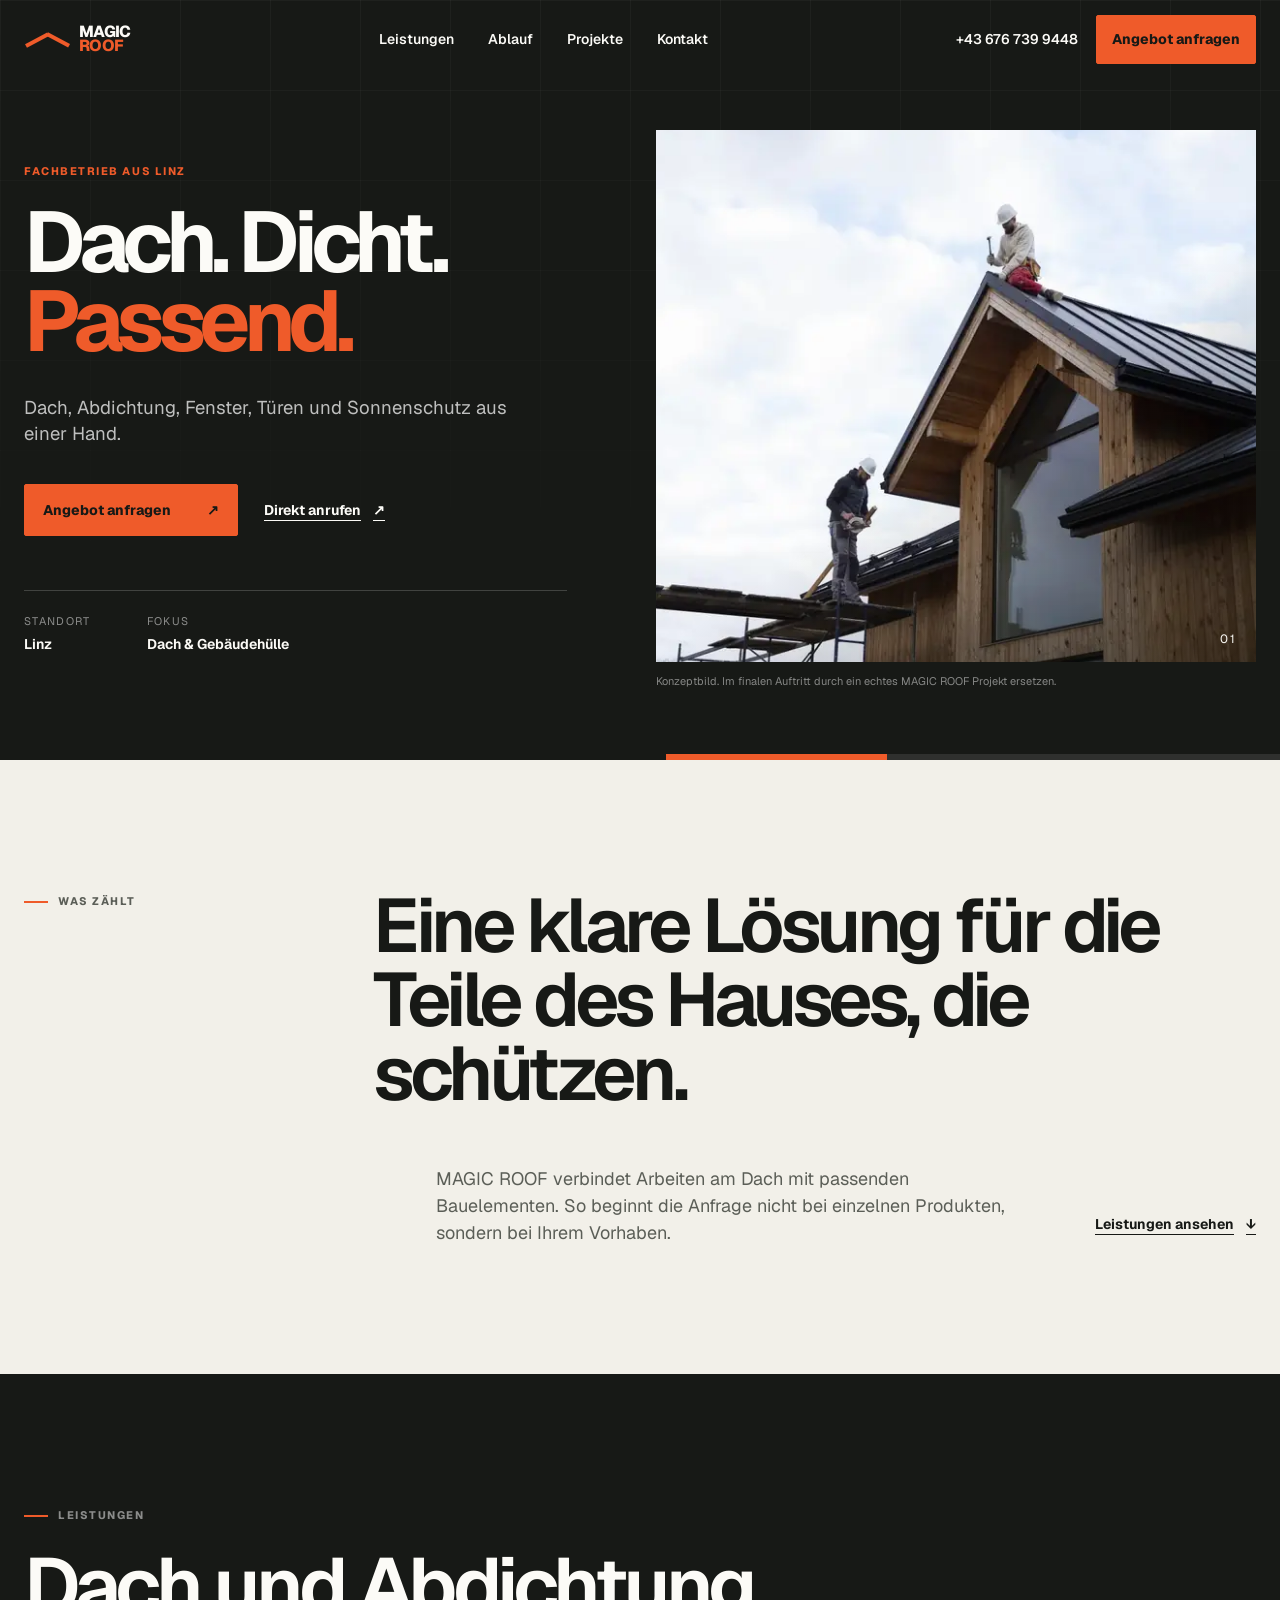
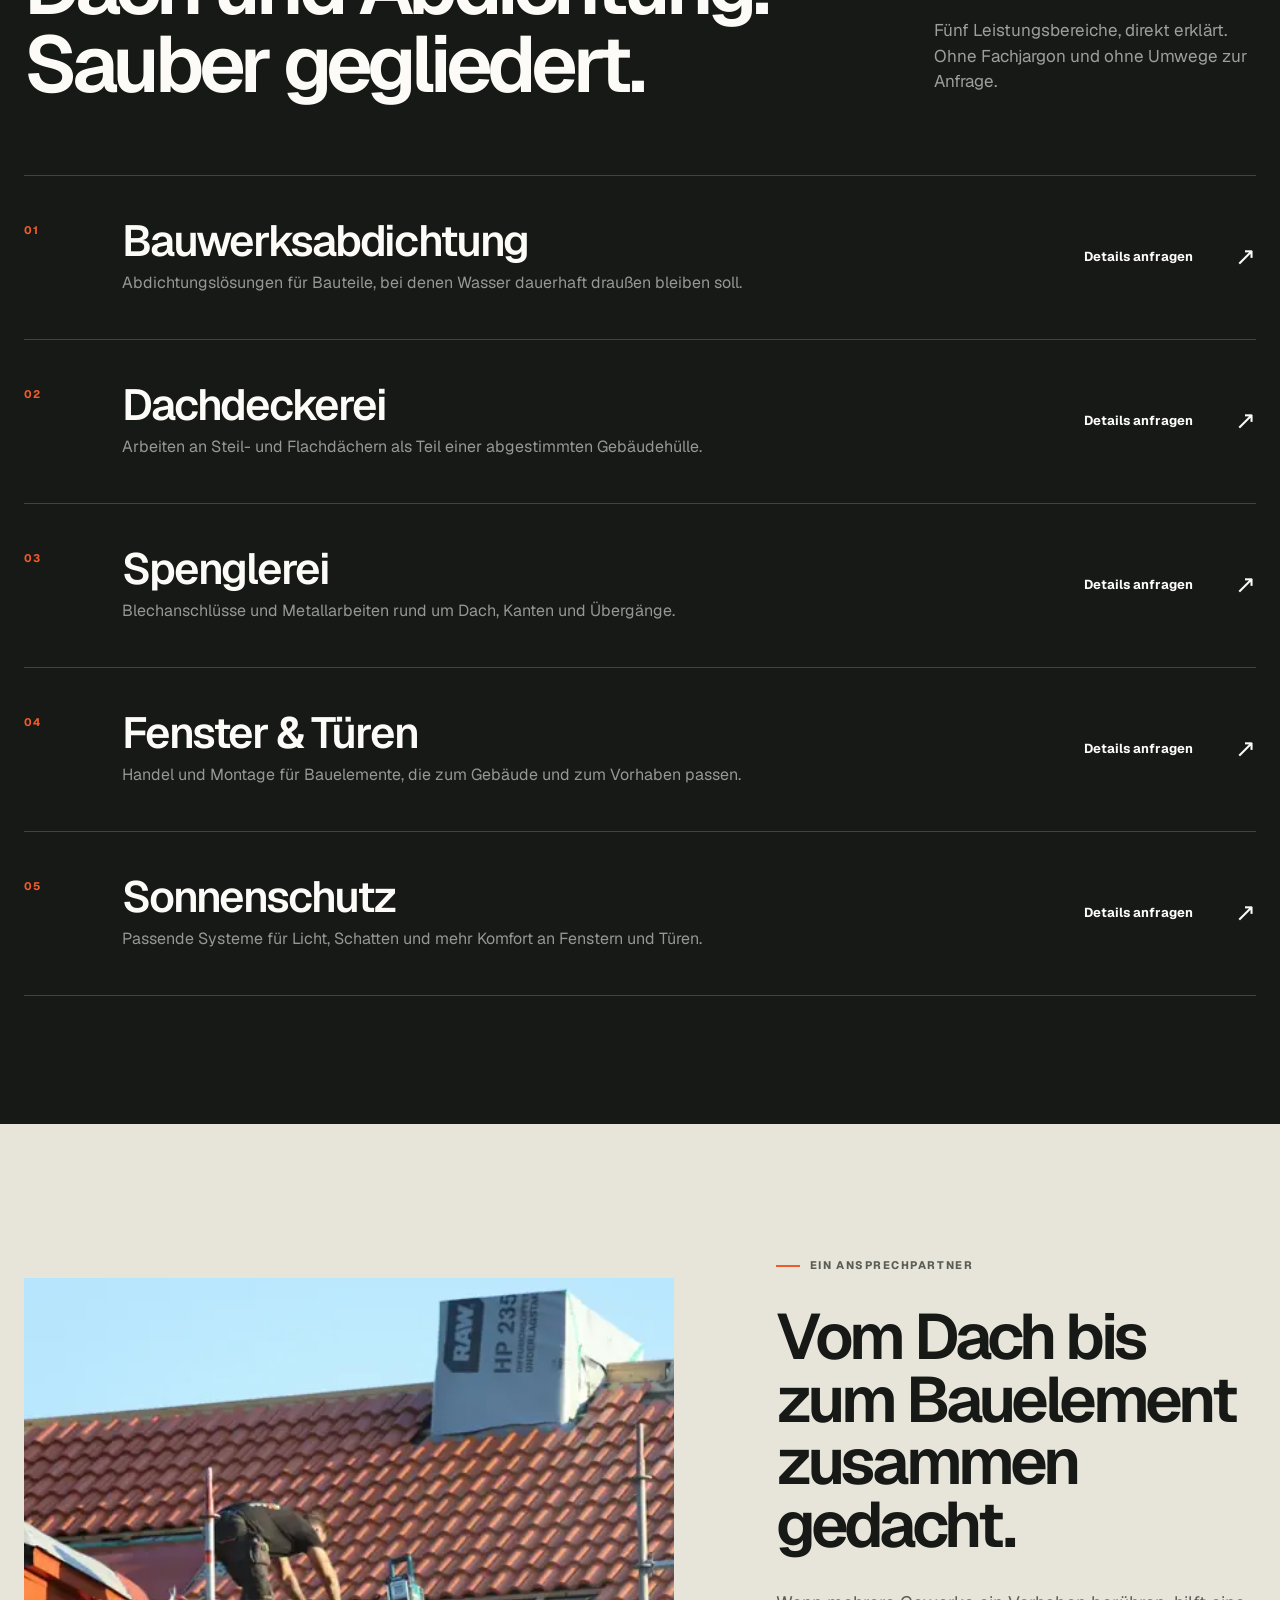
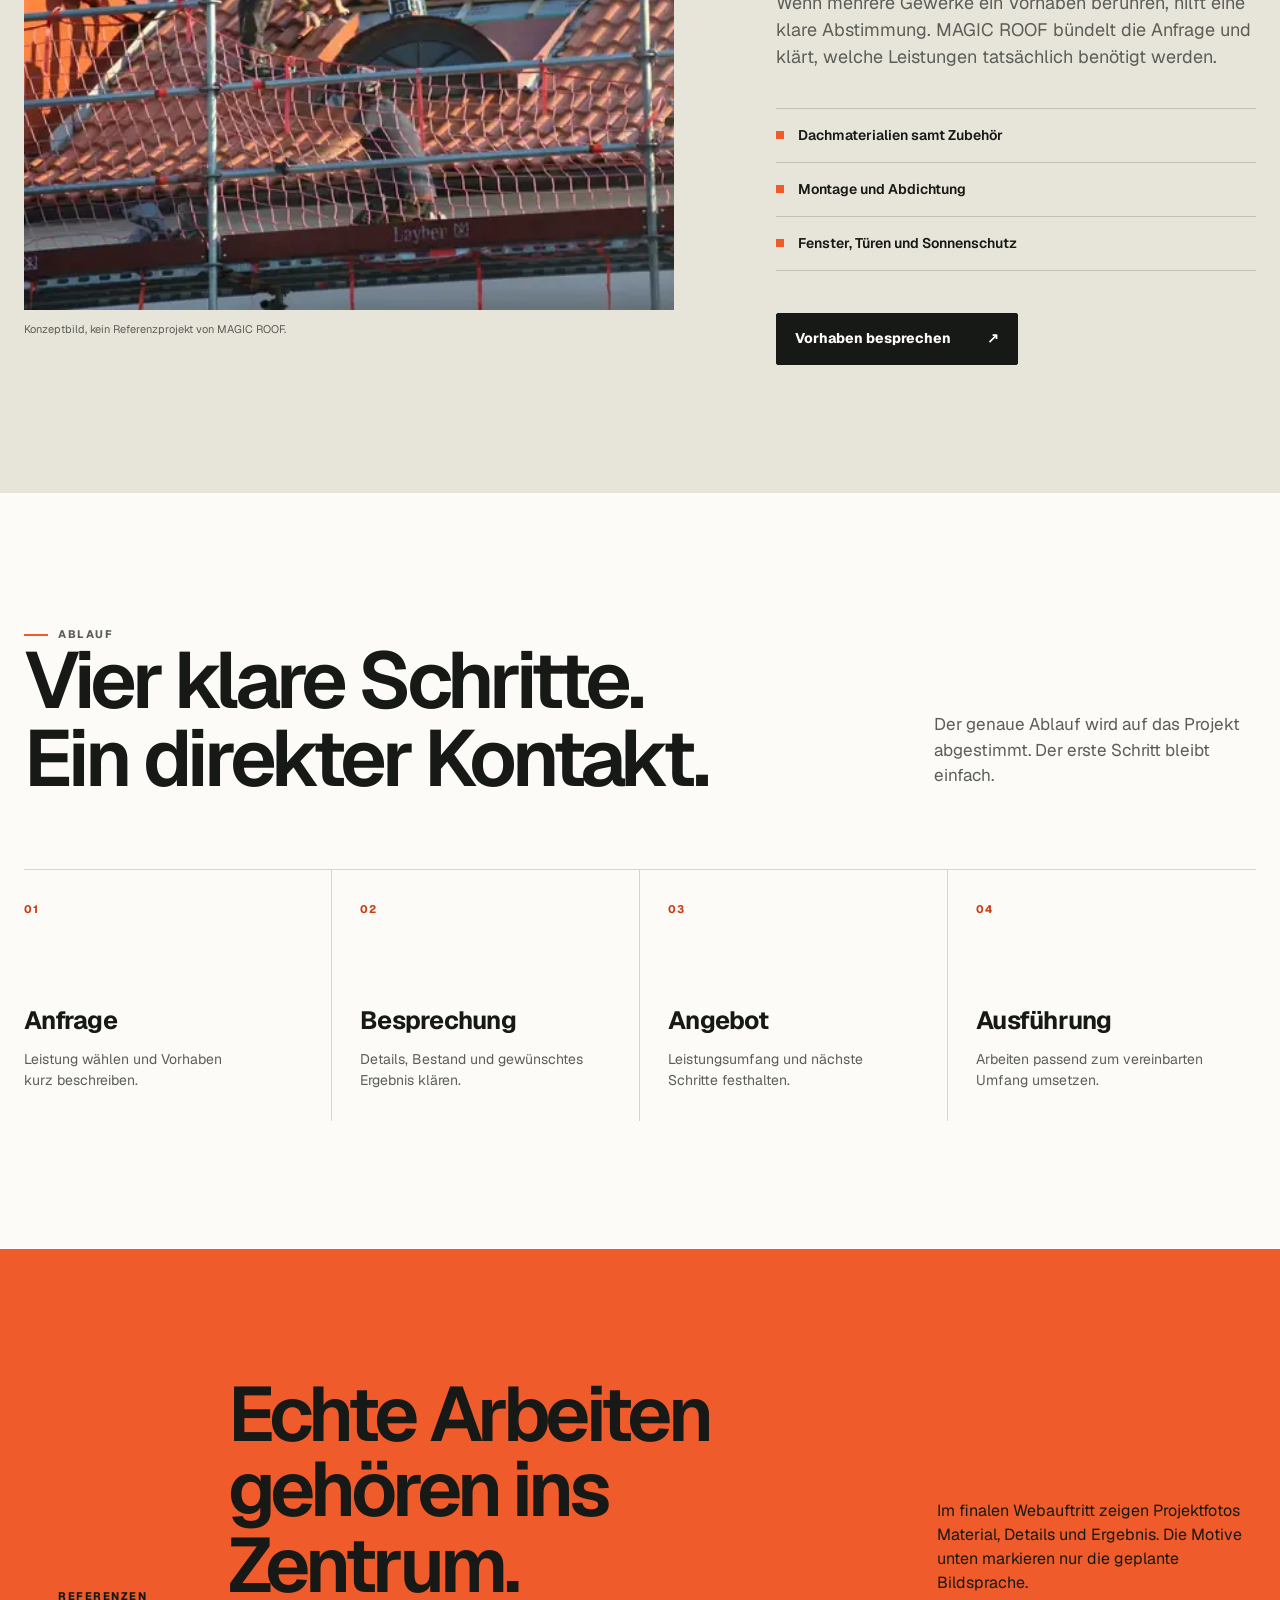
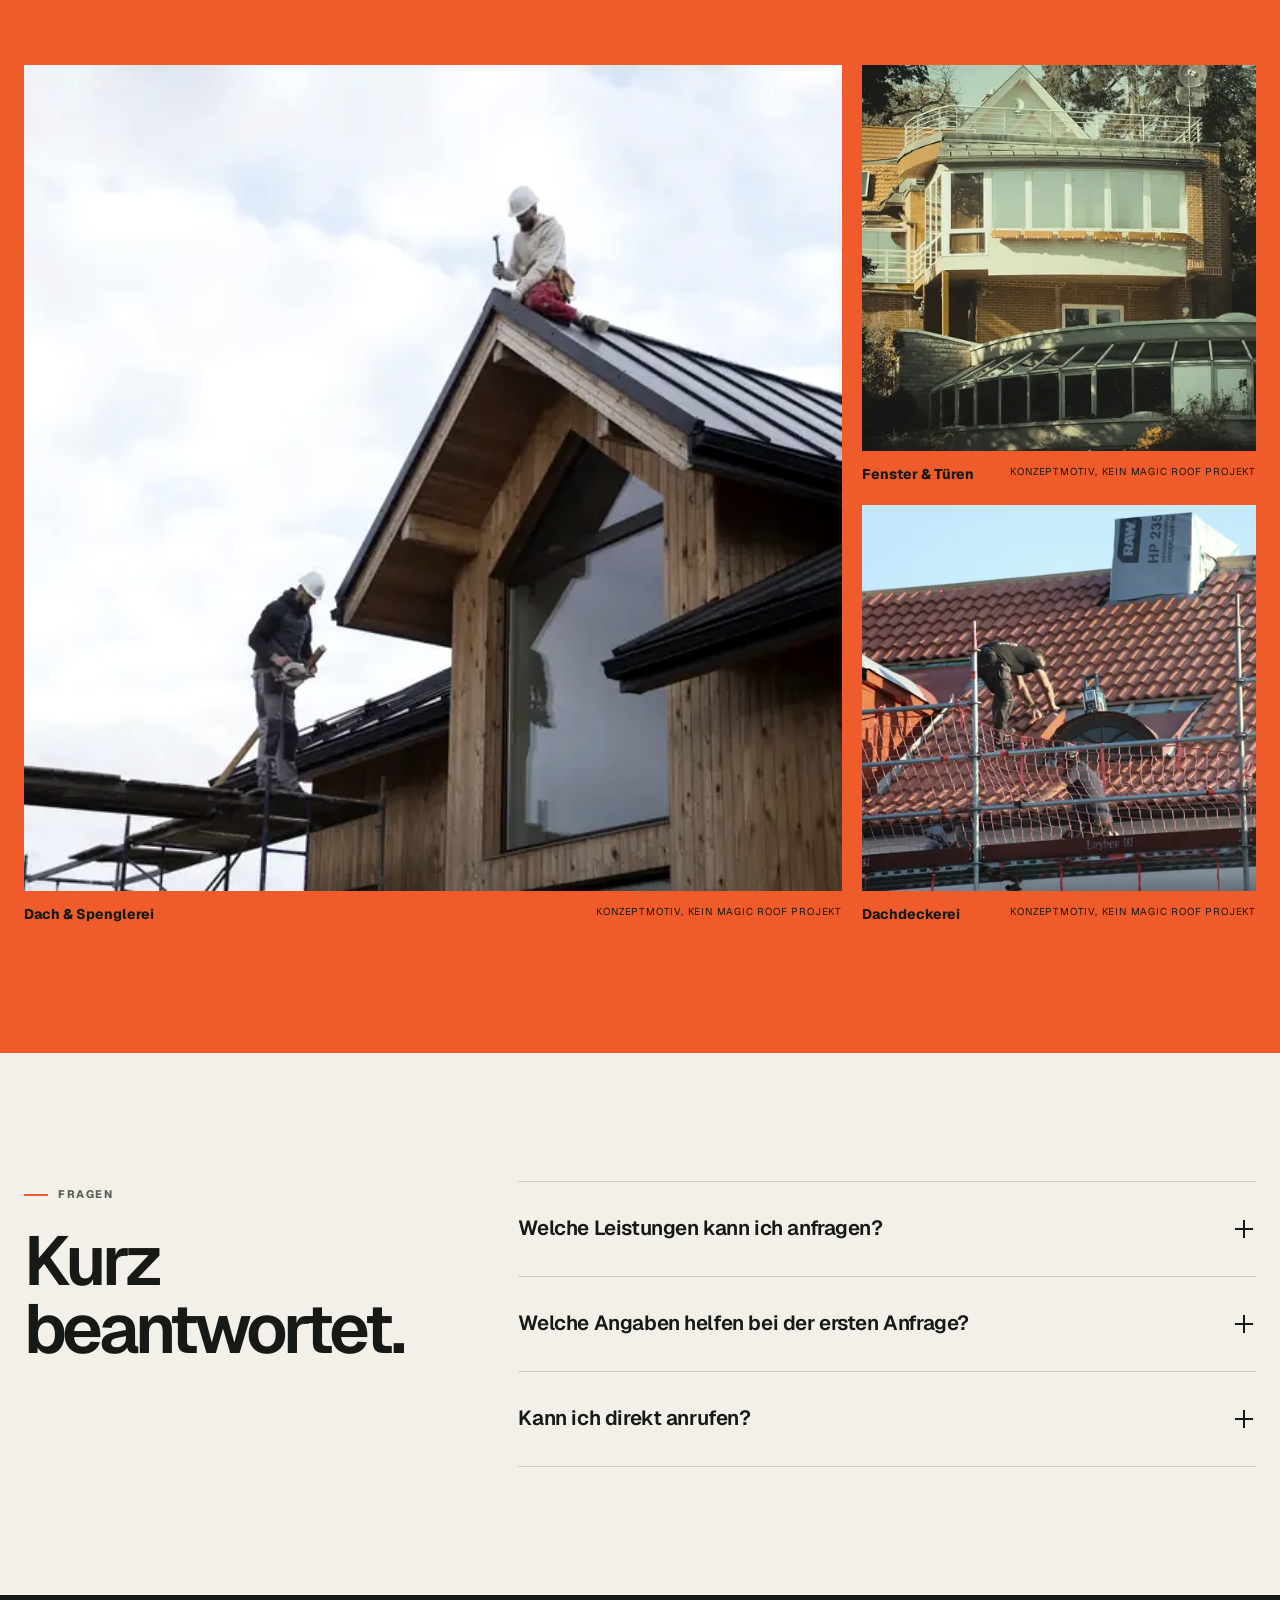
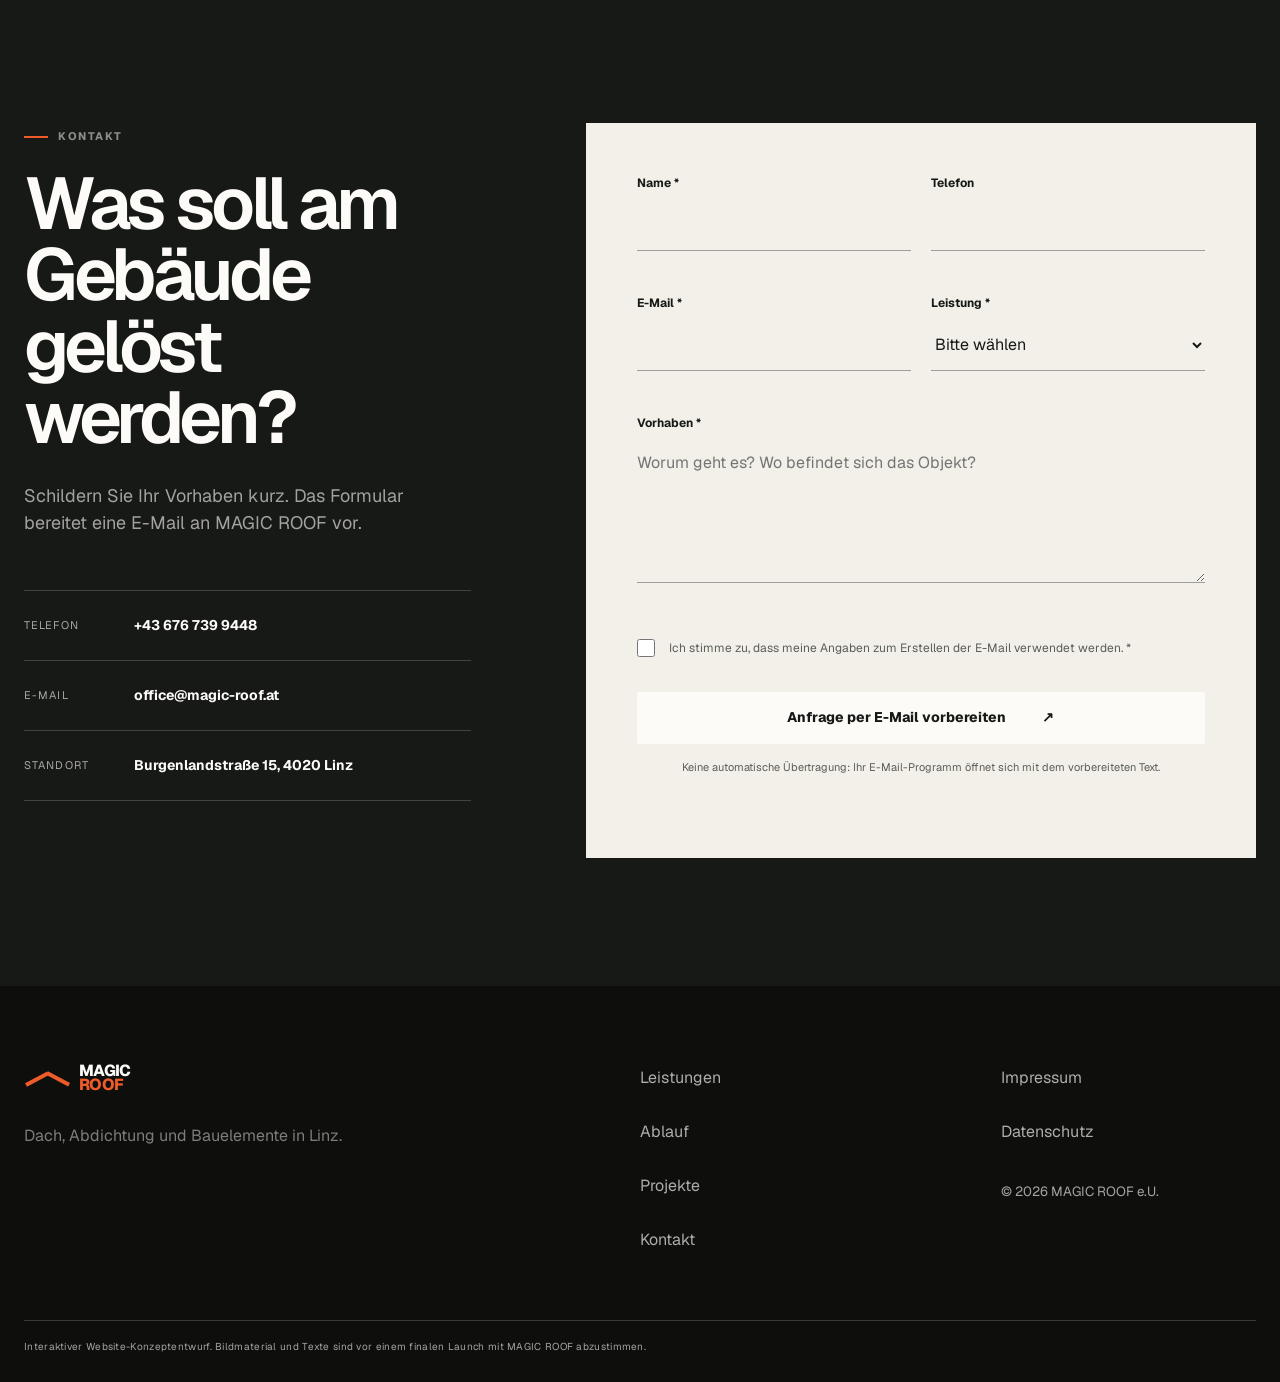
==== commit 25967954: "Fix section rendering, mobile typography wrapping, Open Graph & SEO metadata" ====
--- a/index.html
+++ b/index.html
@@ -13,10 +13,11 @@
   <meta property="og:description" content="Lösungen für Dach, Abdichtung, Fenster, Türen und Sonnenschutz in Linz.">
   <meta property="og:url" content="https://vasilyanaptyp-oss.github.io/magic-roof-concept/">
   <meta property="og:image" content="https://vasilyanaptyp-oss.github.io/magic-roof-concept/assets/images/roof-detail.webp">
+  <meta name="twitter:card" content="summary_large_image">
   <link rel="canonical" href="https://vasilyanaptyp-oss.github.io/magic-roof-concept/">
   <link rel="icon" href="favicon.svg" type="image/svg+xml">
   <link rel="preload" href="assets/vendor/geist-latin.woff2" as="font" type="font/woff2" crossorigin>
-  <link rel="preload" href="assets/images/roof-detail.webp" as="image" type="image/webp" fetchpriority="high">
+  <link rel="preload" href="assets/images/roof-detail.webp" imagesrcset="assets/images/roof-detail-840.webp 840w, assets/images/roof-detail.webp 1200w" imagesizes="(max-width: 960px) calc(100vw - 28px), min(50vw, 746px)" as="image" type="image/webp" fetchpriority="high">
   <link rel="stylesheet" href="styles.css">
   <title>MAGIC ROOF e.U. | Dach, Abdichtung und Bauelemente in Linz</title>
   <script type="application/ld+json">
@@ -98,7 +99,7 @@
 
         <figure class="hero-media" data-hero-media>
           <div class="image-wrap">
-            <img src="assets/images/roof-detail.webp" width="1920" height="1280" alt="Zwei Fachkräfte arbeiten an einem modernen Metalldach" fetchpriority="high">
+            <img src="assets/images/roof-detail.webp" srcset="assets/images/roof-detail-840.webp 840w, assets/images/roof-detail.webp 1200w" sizes="(max-width: 960px) calc(100vw - 28px), min(50vw, 746px)" width="1200" height="800" alt="Zwei Fachkräfte arbeiten an einem modernen Metalldach" fetchpriority="high">
             <span class="media-index" aria-hidden="true">01</span>
           </div>
           <figcaption>Konzeptbild. Im finalen Auftritt durch ein echtes MAGIC ROOF Projekt ersetzen.</figcaption>
@@ -163,7 +164,7 @@
     <section class="focus section" aria-labelledby="focus-title">
       <div class="shell focus-grid">
         <figure class="focus-image" data-reveal>
-          <img src="assets/images/roof-work.webp" width="1800" height="1200" loading="lazy" alt="Fachkraft bei Arbeiten an einem Ziegeldach">
+          <img src="assets/images/roof-work.webp" srcset="assets/images/roof-work-720.webp 720w, assets/images/roof-work.webp 1800w" sizes="(max-width: 960px) calc(100vw - 36px), min(54vw, 817px)" width="1800" height="1200" decoding="async" alt="Fachkraft bei Arbeiten an einem Ziegeldach">
           <figcaption>Konzeptbild, kein Referenzprojekt von MAGIC ROOF.</figcaption>
         </figure>
         <div class="focus-copy">
@@ -207,15 +208,15 @@
         </div>
         <div class="project-gallery">
           <figure class="project project-wide" data-reveal>
-            <img src="assets/images/roof-detail.webp" width="1920" height="1280" loading="lazy" alt="Metalldach an einem Holzhaus während der Montage">
+            <img src="assets/images/roof-detail.webp" srcset="assets/images/roof-detail-840.webp 840w, assets/images/roof-detail.webp 1200w" sizes="(max-width: 960px) calc(100vw - 36px), min(64vw, 934px)" width="1200" height="800" decoding="async" alt="Metalldach an einem Holzhaus während der Montage">
             <figcaption><span>Dach &amp; Spenglerei</span><small>Konzeptmotiv, kein MAGIC ROOF Projekt</small></figcaption>
           </figure>
           <figure class="project" data-reveal>
-            <img src="assets/images/house-windows.webp" width="1800" height="1200" loading="lazy" alt="Wohnhaus mit großen Fensterflächen und Wintergarten">
+            <img src="assets/images/house-windows.webp" srcset="assets/images/house-windows-720.webp 720w, assets/images/house-windows.webp 1500w" sizes="(max-width: 960px) calc(50vw - 28px), min(31vw, 466px)" width="1500" height="1000" decoding="async" alt="Wohnhaus mit großen Fensterflächen und Wintergarten">
             <figcaption><span>Fenster &amp; Türen</span><small>Konzeptmotiv, kein MAGIC ROOF Projekt</small></figcaption>
           </figure>
           <figure class="project" data-reveal>
-            <img src="assets/images/roof-work.webp" width="1800" height="1200" loading="lazy" alt="Arbeiten an einer Dachfläche mit roten Ziegeln">
+            <img src="assets/images/roof-work.webp" srcset="assets/images/roof-work-720.webp 720w, assets/images/roof-work.webp 1800w" sizes="(max-width: 960px) calc(50vw - 28px), min(31vw, 466px)" width="1800" height="1200" decoding="async" alt="Arbeiten an einer Dachfläche mit roten Ziegeln">
             <figcaption><span>Dachdeckerei</span><small>Konzeptmotiv, kein MAGIC ROOF Projekt</small></figcaption>
           </figure>
         </div>
@@ -362,7 +363,6 @@
     </div>
   </dialog>
 
-  <script src="assets/vendor/gsap.min.js" defer></script>
   <script src="app.js" defer></script>
 </body>
 </html>
--- a/styles.css
+++ b/styles.css
@@ -20,7 +20,7 @@
   --paper: #f2f0e9;
   --paper-2: #e7e4da;
   --white: #fcfbf7;
-  --muted: #73766e;
+  --muted: #5b5e57;
   --line: rgba(23, 25, 22, .17);
   --line-light: rgba(255, 255, 255, .18);
   --accent: #ef5b2a;
@@ -240,7 +240,10 @@
   padding: 96px 24px 42px;
   visibility: hidden;
   opacity: 0;
-}
+  transition: opacity .24s ease, visibility .24s ease;
+}
+
+.mobile-menu.is-open { visibility: visible; opacity: 1; }
 
 .mobile-menu nav { display: grid; }
 .mobile-menu nav a {
@@ -253,7 +256,14 @@
   font-weight: 690;
   letter-spacing: -.05em;
   text-decoration: none;
-}
+  transform: translateY(16px);
+  opacity: 0;
+  transition: transform .38s var(--ease), opacity .3s ease;
+}
+.mobile-menu.is-open nav a { transform: translateY(0); opacity: 1; }
+.mobile-menu.is-open nav a:nth-child(2) { transition-delay: .035s; }
+.mobile-menu.is-open nav a:nth-child(3) { transition-delay: .07s; }
+.mobile-menu.is-open nav a:nth-child(4) { transition-delay: .105s; }
 .mobile-menu nav span { font-size: 11px; letter-spacing: .08em; color: var(--accent); }
 .mobile-menu-contact { display: grid; gap: 7px; margin-top: 40px; }
 .mobile-menu-contact a { min-height: 44px; display: flex; align-items: center; text-decoration: none; }
@@ -307,7 +317,8 @@
 }
 
 .hero-line { display: block; overflow: hidden; padding-right: .08em; padding-bottom: .07em; white-space: nowrap; }
-.hero-line > span { display: block; }
+.hero-line > span { display: block; animation: hero-line-settle .62s var(--ease) both; }
+.hero-line:last-child > span { animation-delay: .07s; }
 .hero-line:last-child > span { color: var(--accent); }
 
 .hero-intro {
@@ -339,7 +350,7 @@
   background: linear-gradient(145deg, transparent 55%, rgba(23,25,22,.42));
   pointer-events: none;
 }
-.hero-media img { width: 100%; height: 100%; object-fit: cover; object-position: 54% center; transform: scale(1.04); }
+.hero-media img { width: 100%; height: 100%; object-fit: cover; object-position: 54% center; transform: scale(1.02); }
 .hero-media figcaption,
 .focus-image figcaption {
   padding-top: 12px;
@@ -373,7 +384,7 @@
 .section-heading { display: grid; grid-template-columns: minmax(0, 1fr) minmax(280px, .38fr); gap: 64px; align-items: end; margin-bottom: 72px; }
 .section-heading h2 { font-size: clamp(54px, 6.2vw, 98px); }
 .section-label-light { color: rgba(255,255,255,.5); margin-bottom: 25px; }
-.section-label-dark { color: rgba(23,25,22,.6); }
+.section-label-dark { color: var(--ink); }
 .heading-copy { max-width: 410px; padding-bottom: 8px; color: rgba(255,255,255,.58); font-size: 17px; }
 .section-heading-light .heading-copy { color: var(--muted); }
 
@@ -401,7 +412,14 @@
 .service-item:focus-within::before { transform: translateY(0); }
 .service-item > * { position: relative; z-index: 1; }
 .service-number { align-self: start; padding-top: 46px; color: var(--accent); font-size: 11px; font-weight: 730; letter-spacing: .1em; transition: color .3s ease; }
-.service-item h3 { font-size: clamp(30px, 3.4vw, 53px); line-height: 1; letter-spacing: -.045em; font-weight: 580; }
+.service-item h3 {
+  font-size: clamp(30px, 3.4vw, 53px);
+  line-height: 1;
+  letter-spacing: -.045em;
+  font-weight: 580;
+  overflow-wrap: anywhere;
+  hyphens: auto;
+}
 .service-item p { max-width: 640px; margin-top: 9px; color: rgba(255,255,255,.55); transition: color .3s ease; }
 .service-item a { min-height: 48px; display: flex; align-items: center; gap: 42px; text-decoration: none; font-size: 13px; font-weight: 700; }
 .service-item a b { font-size: 25px; font-weight: 400; transition: transform .3s var(--ease); }
@@ -479,7 +497,7 @@
 .direct-contact { display: grid; margin-top: 54px; border-top: 1px solid var(--line-light); }
 .direct-contact > div { display: grid; grid-template-columns: 110px 1fr; align-items: center; min-height: 70px; border-bottom: 1px solid var(--line-light); }
 .direct-contact a { min-height: 44px; display: flex; align-items: center; text-decoration: none; }
-.direct-contact small { color: rgba(255,255,255,.43); font-size: 11px; text-transform: uppercase; letter-spacing: .1em; }
+.direct-contact small { color: rgba(255,255,255,.62); font-size: 11px; text-transform: uppercase; letter-spacing: .1em; }
 .direct-contact strong { font-size: 14px; overflow-wrap: anywhere; }
 
 .contact-form { align-self: start; padding: clamp(28px, 4vw, 58px); background: var(--paper); color: var(--ink); }
@@ -522,8 +540,8 @@
 .footer-legal a { min-height: 44px; width: max-content; display: flex; align-items: center; color: rgba(255,255,255,.66); background: none; border: 0; padding: 0; text-decoration: none; cursor: pointer; }
 .footer-grid nav a:hover,
 .footer-legal a:hover { color: var(--accent); }
-.footer-legal small { margin-top: 18px; color: rgba(255,255,255,.34); }
-.concept-note { margin-top: 58px; padding-top: 18px; border-top: 1px solid var(--line-light); color: rgba(255,255,255,.32); font-size: 10px; letter-spacing: .03em; }
+.footer-legal small { margin-top: 18px; color: rgba(255,255,255,.62); }
+.concept-note { margin-top: 58px; padding-top: 18px; border-top: 1px solid var(--line-light); color: rgba(255,255,255,.62); font-size: 10px; letter-spacing: .03em; }
 
 .mobile-actions { display: none; }
 
@@ -557,9 +575,10 @@
 .legal-page a { text-underline-offset: 3px; }
 .back-link { display: inline-flex; align-items: center; min-height: 44px; margin-top: 54px; font-weight: 700; }
 
-[data-reveal] { opacity: 1; transform: none; }
-.js [data-reveal] { opacity: 0; transform: translateY(28px); }
-.js [data-reveal].is-visible { opacity: 1; transform: translateY(0); transition: opacity .75s var(--ease), transform .75s var(--ease); }
+@keyframes hero-line-settle {
+  from { transform: translateY(14%); }
+  to { transform: translateY(0); }
+}
 
 @media (max-width: 1180px) {
   .desktop-nav { gap: 22px; }
@@ -627,7 +646,7 @@
   .hero-facts { gap: 32px; margin-top: 32px; }
   .hero-media { min-height: 400px; }
   .hero-media .image-wrap { min-height: 370px; }
-  .hero-media img { min-height: 370px; }
+  .hero-media img { min-height: 370px; transform: none; }
   .hero-rule { width: 82%; }
   .display-title,
   .section-heading h2,
@@ -640,7 +659,7 @@
   .section-heading { margin-bottom: 44px; }
   .service-item { grid-template-columns: 34px 1fr; gap: 13px; min-height: 150px; padding-block: 25px; }
   .service-number { padding-top: 7px; }
-  .service-item h3 { font-size: 31px; }
+  .service-item h3 { font-size: clamp(23px, 6.8vw, 31px); }
   .service-item p { font-size: 14px; }
   .service-item a { grid-column: 2; justify-content: space-between; min-height: 44px; margin-top: 5px; }
   .focus-image { min-height: 420px; }
@@ -695,7 +714,6 @@
 @media (prefers-reduced-motion: reduce) {
   html { scroll-behavior: auto; }
   *, *::before, *::after { animation-duration: .01ms !important; animation-iteration-count: 1 !important; transition-duration: .01ms !important; }
-  .js [data-reveal] { opacity: 1; transform: none; }
   .hero-media img { transform: none; }
 }
 
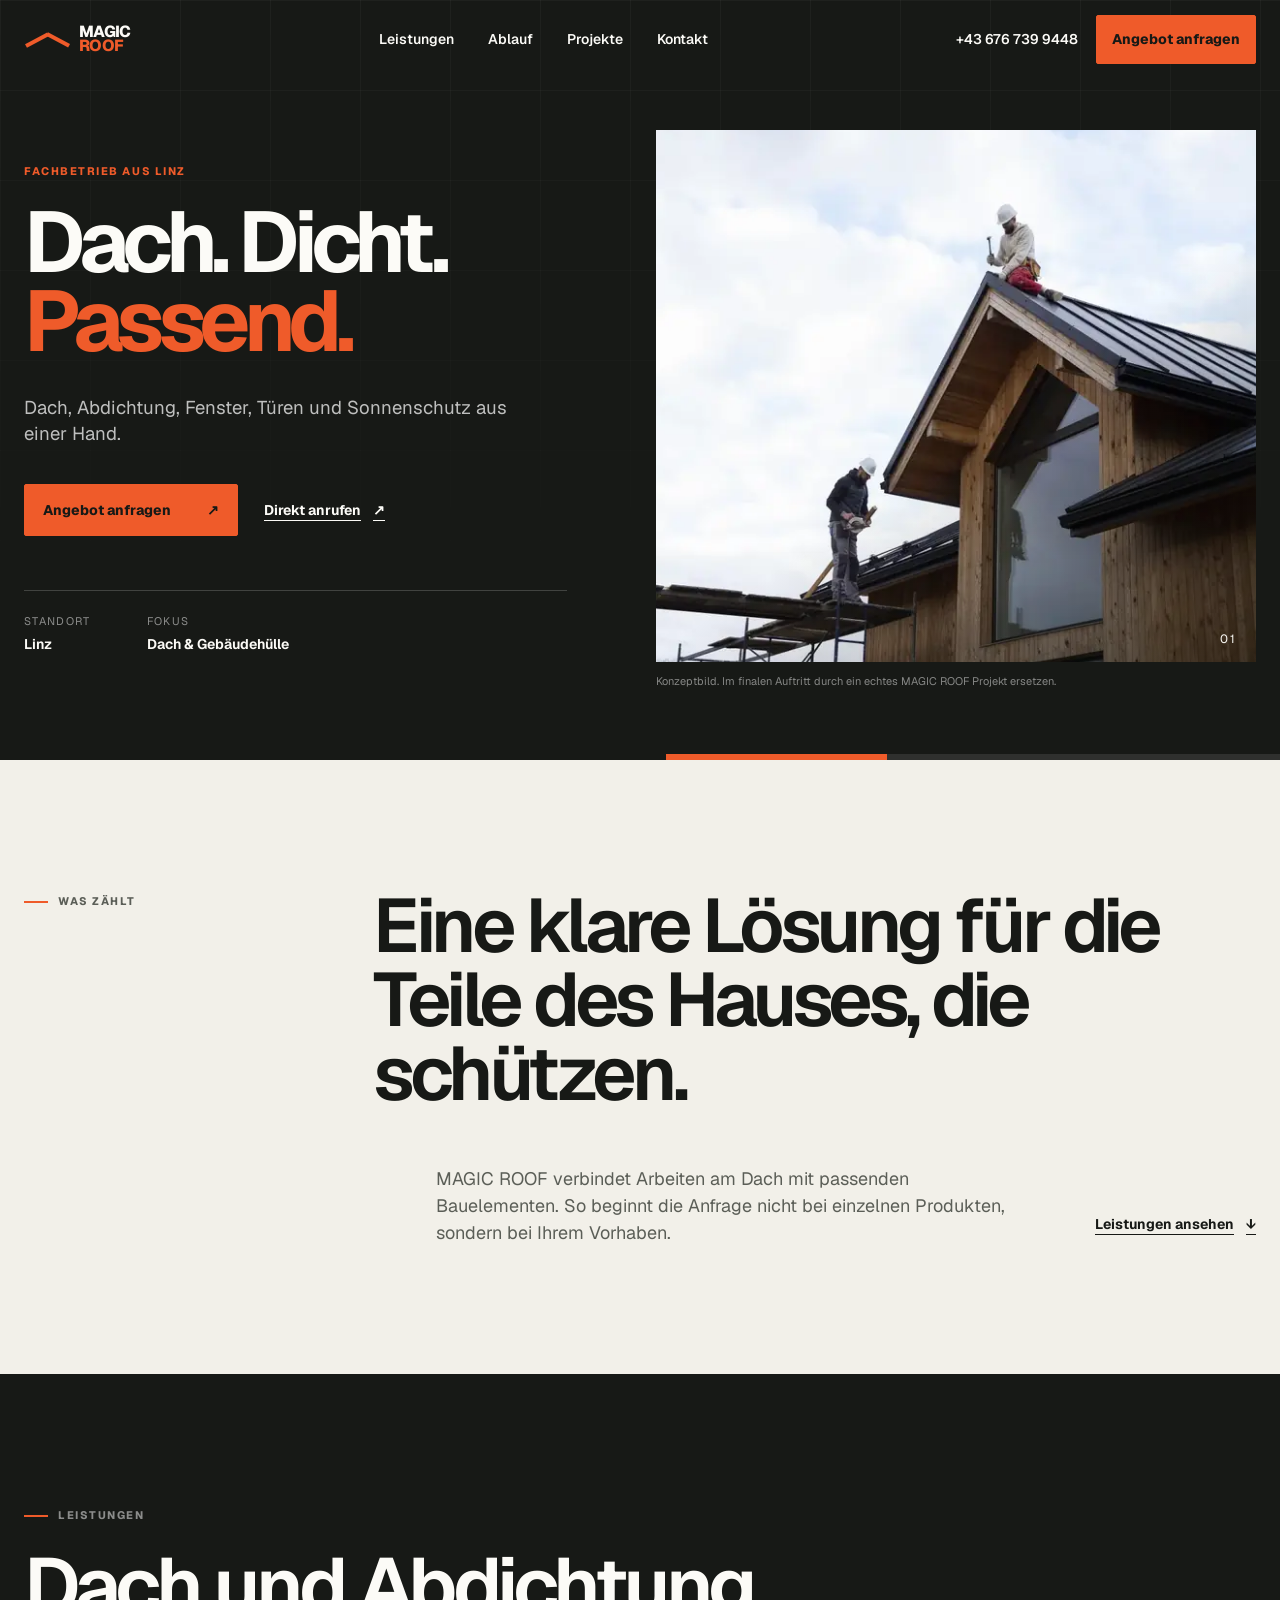
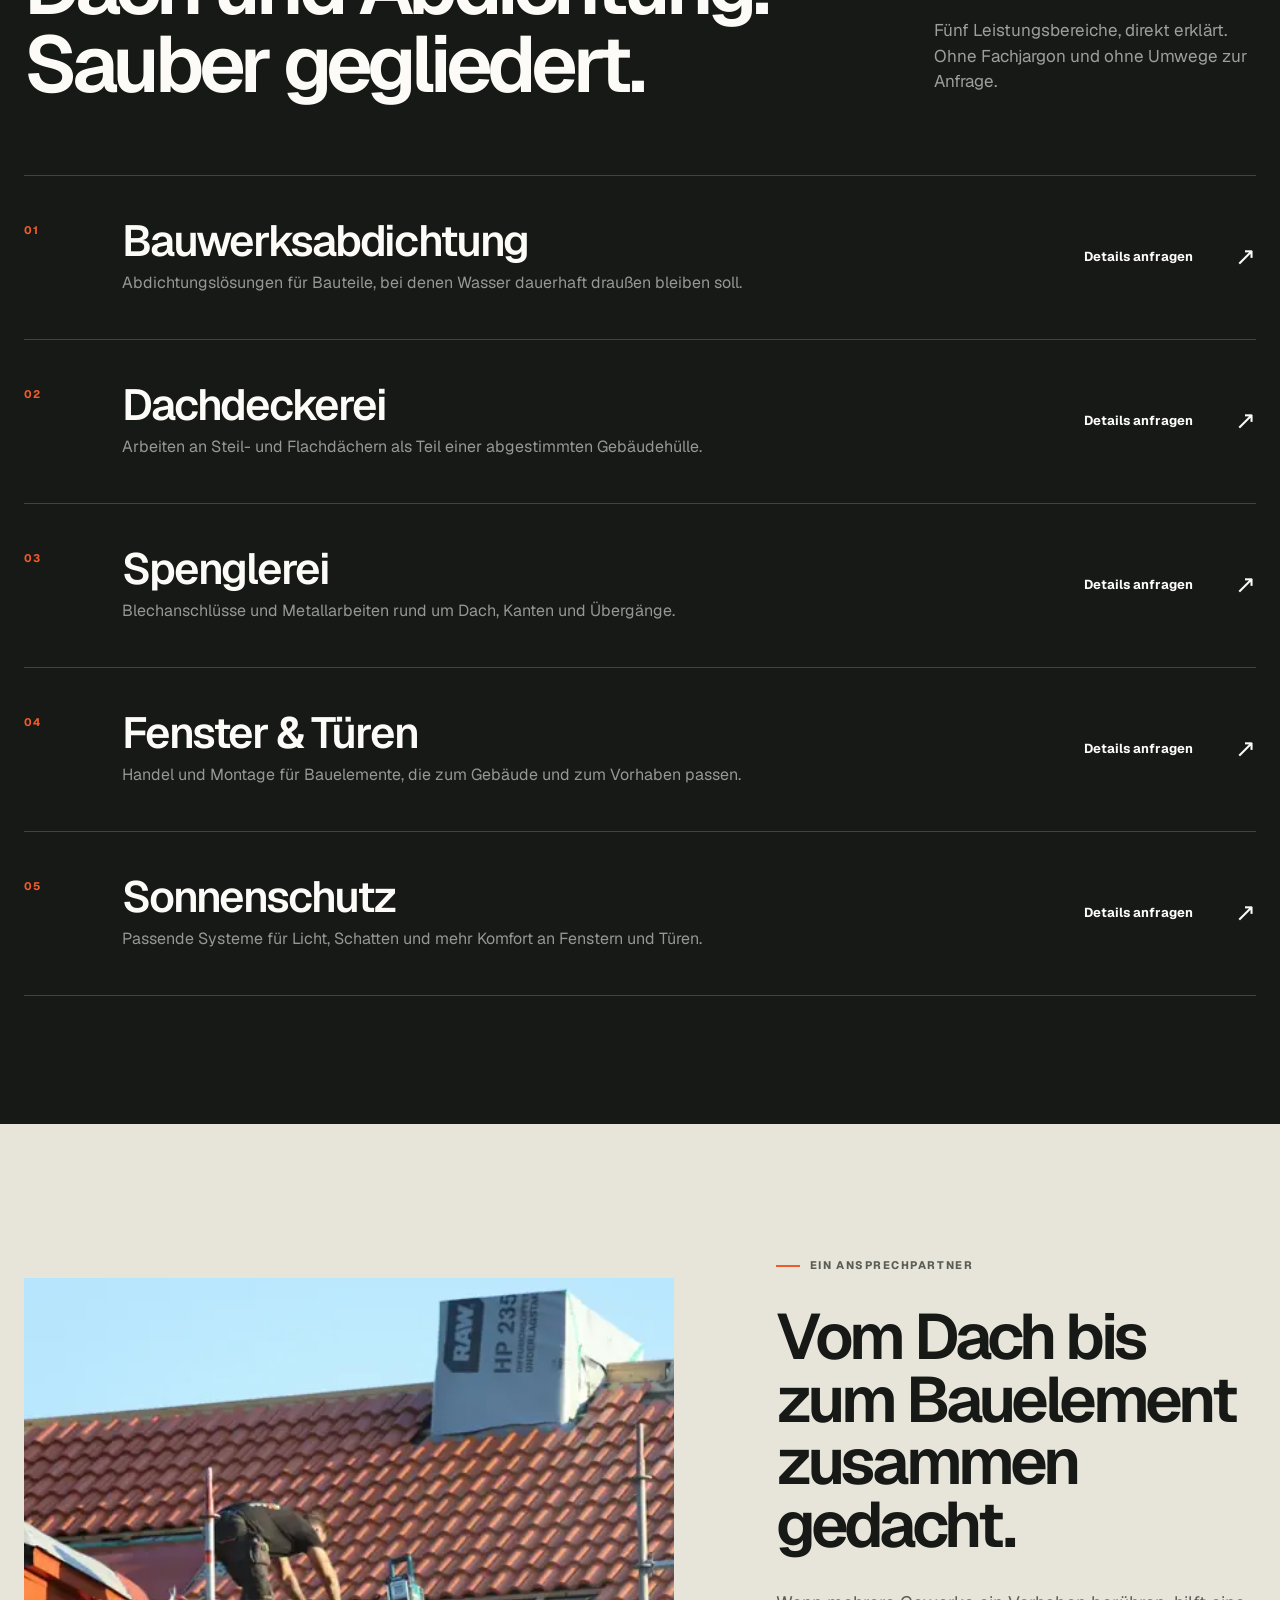
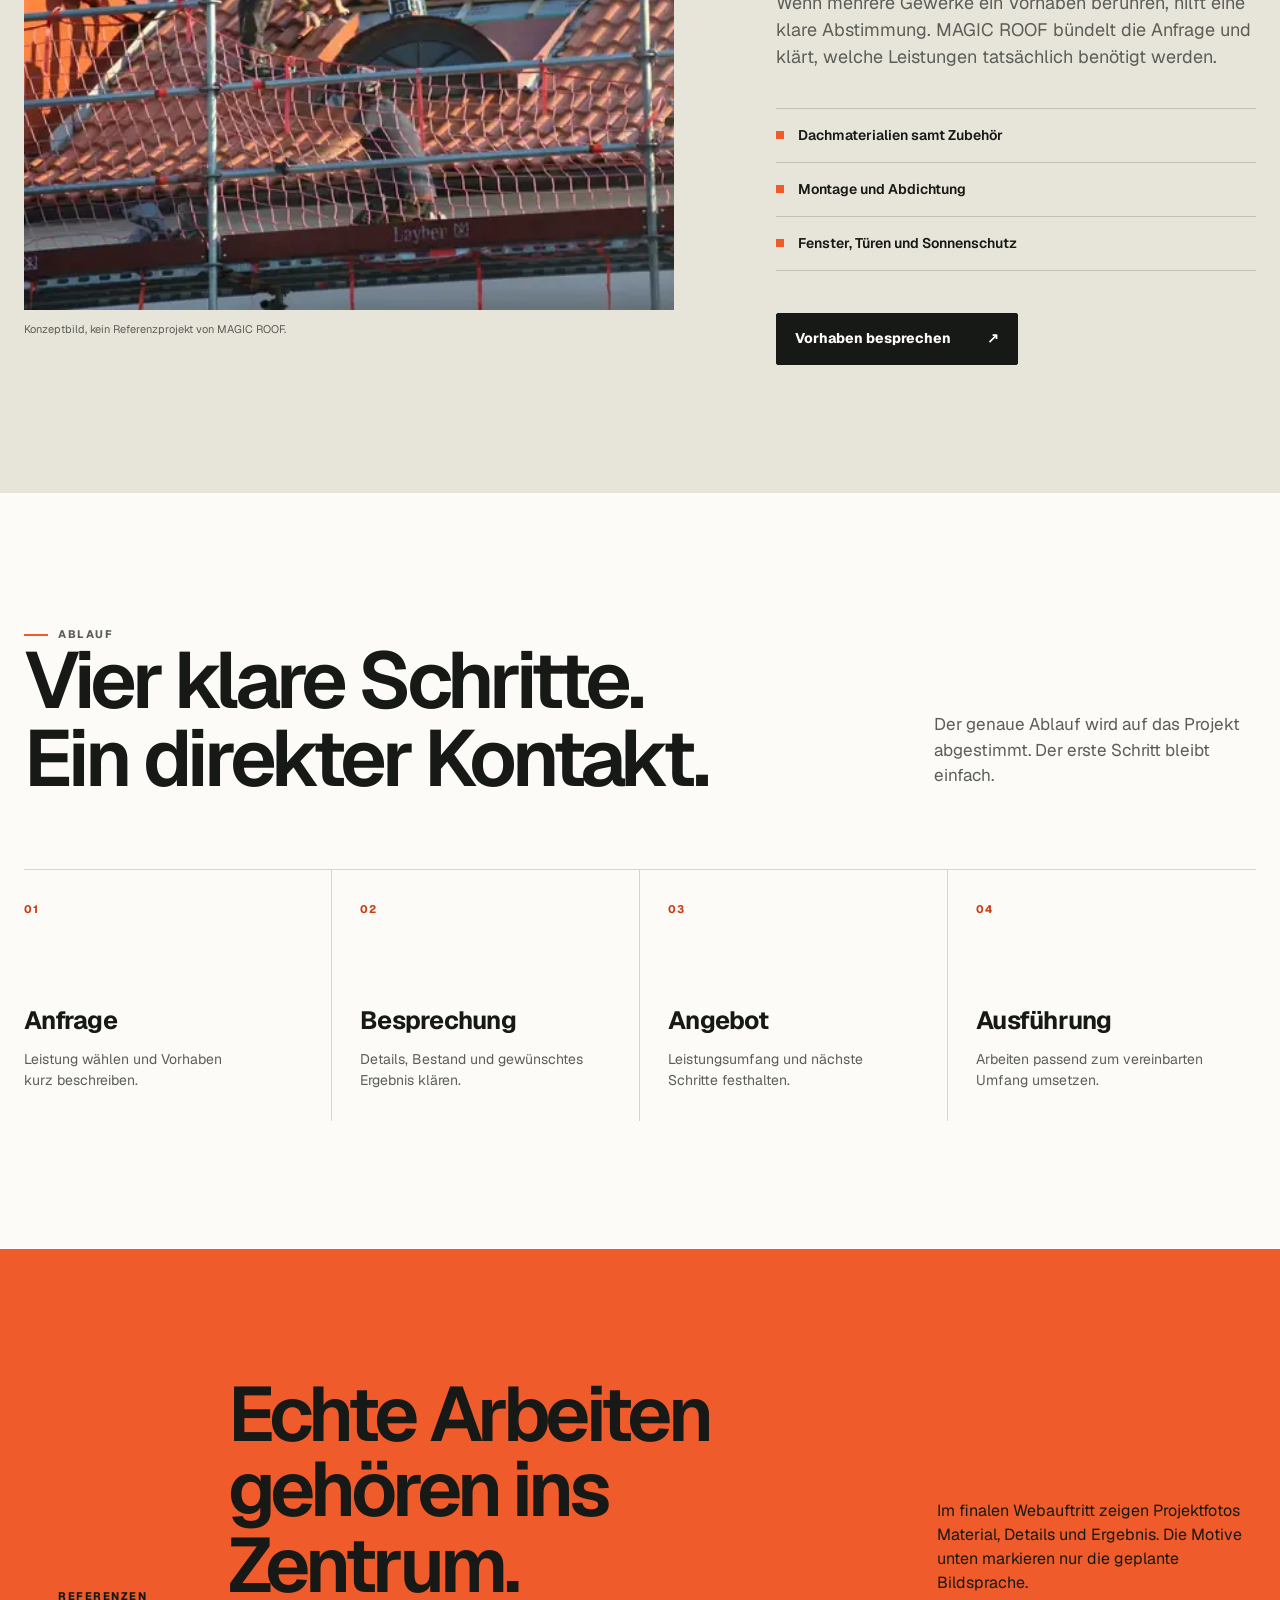
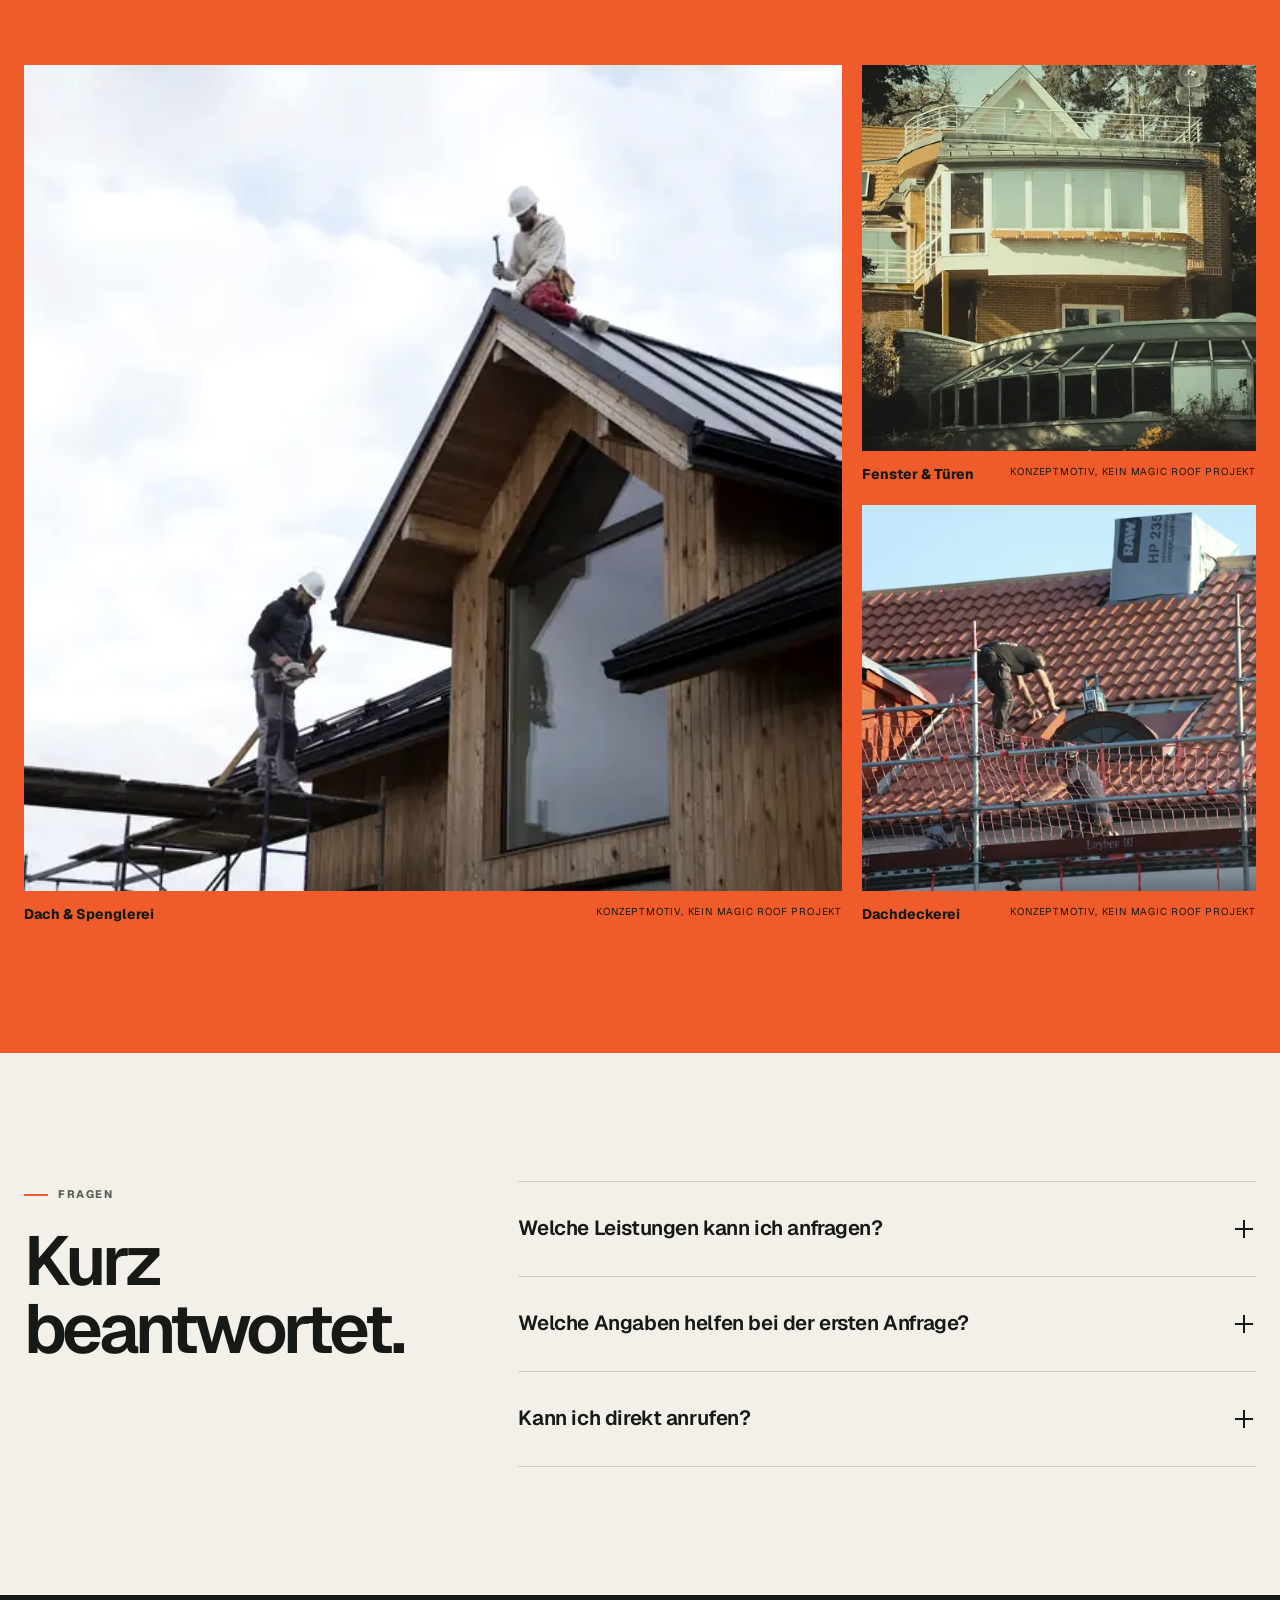
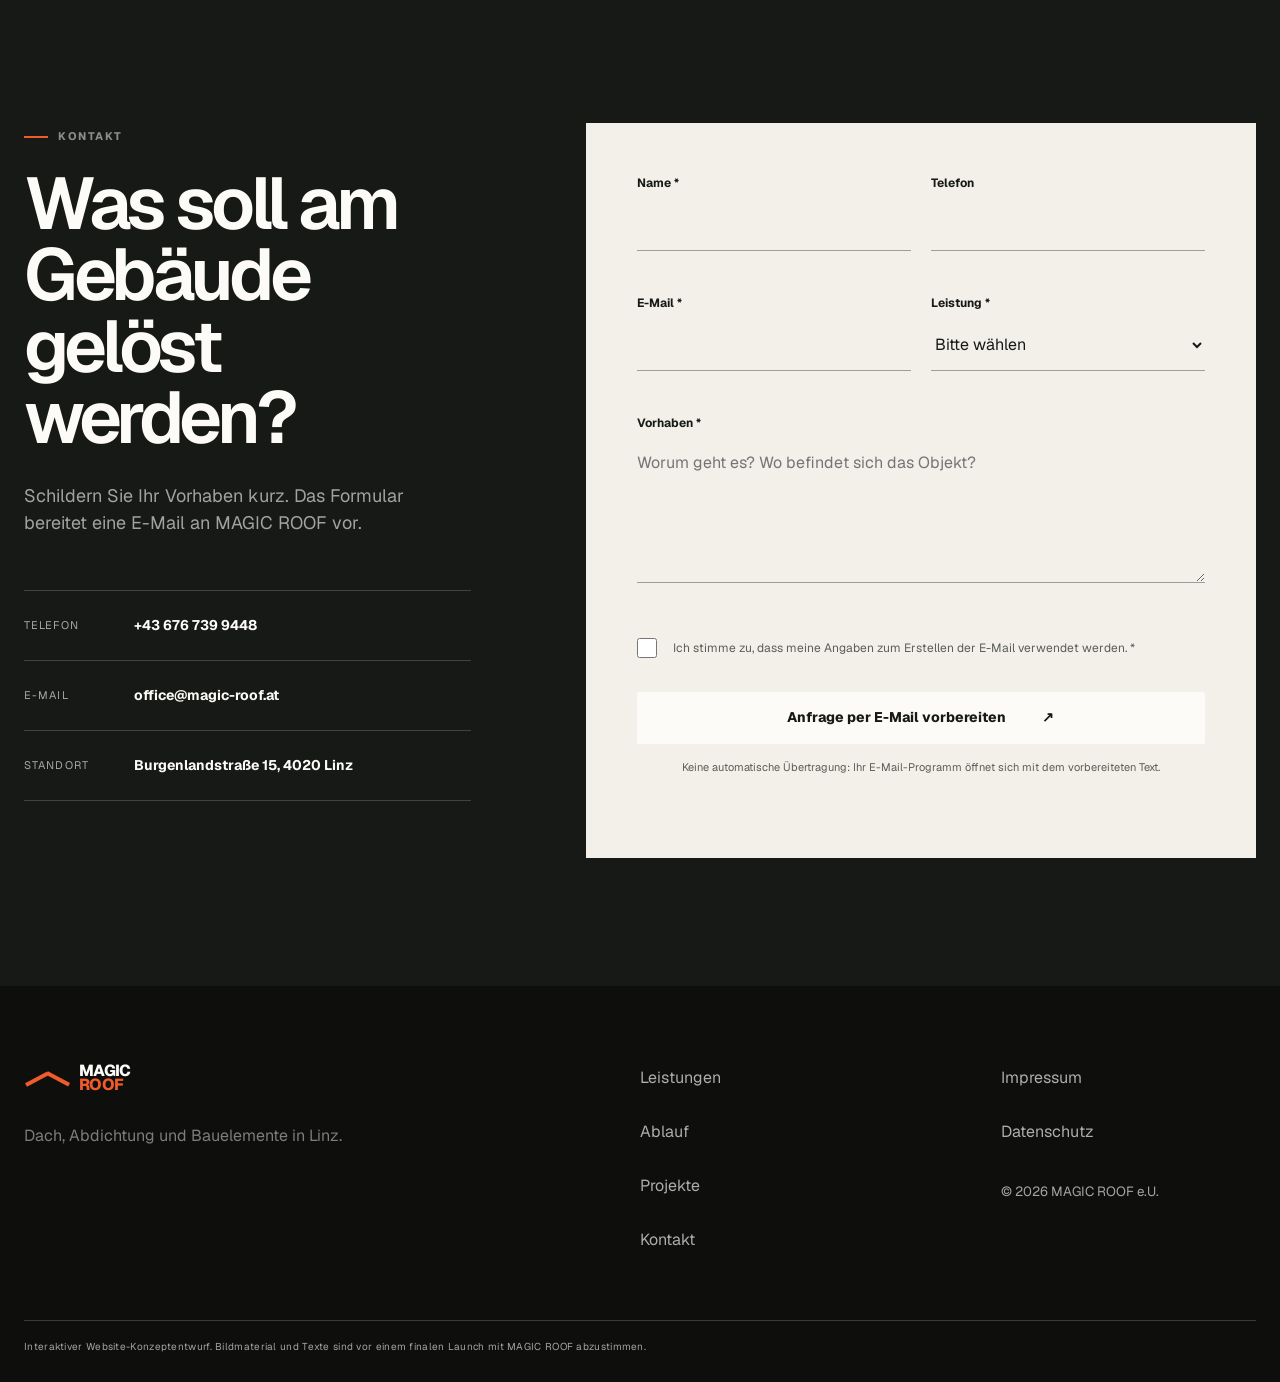
==== commit 07f1b18e: "chore: harden Magic Roof concept before client feedback" ====
--- a/index.html
+++ b/index.html
@@ -5,7 +5,7 @@
   <meta name="viewport" content="width=device-width, initial-scale=1, viewport-fit=cover">
   <meta name="theme-color" content="#171916">
   <meta name="description" content="MAGIC ROOF e.U. in Linz: Bauwerksabdichtung, Dachdeckerei, Spenglerei, Fenster, Türen und Sonnenschutz. Jetzt Angebot anfragen.">
-  <meta name="robots" content="index,follow">
+  <meta name="robots" content="noindex,nofollow">
   <meta http-equiv="Content-Security-Policy" content="default-src 'self'; img-src 'self'; style-src 'self'; script-src 'self'; connect-src 'none'; object-src 'none'; base-uri 'self'; form-action 'self' mailto:">
   <meta property="og:type" content="website">
   <meta property="og:locale" content="de_AT">
@@ -297,11 +297,11 @@
             <textarea id="message" name="message" rows="5" enterkeyhint="enter" required placeholder="Worum geht es? Wo befindet sich das Objekt?"></textarea>
             <small class="field-error" id="message-error"></small>
           </div>
-          <label class="checkbox">
-            <input type="checkbox" name="privacy" required>
+          <label class="checkbox" for="privacy">
+            <input id="privacy" type="checkbox" name="privacy" required>
             <span>Ich stimme zu, dass meine Angaben zum Erstellen der E-Mail verwendet werden. *</span>
           </label>
-          <small class="field-error" id="privacy-error"></small>
+          <small class="field-error" id="privacy-error" aria-live="polite"></small>
           <button class="button button-light" type="submit">Anfrage per E-Mail vorbereiten <span aria-hidden="true">↗</span></button>
           <p class="form-note">Keine automatische Übertragung: Ihr E-Mail-Programm öffnet sich mit dem vorbereiteten Text.</p>
           <p class="form-status" role="status" aria-live="polite"></p>
--- a/styles.css
+++ b/styles.css
@@ -524,8 +524,8 @@
 .field select:focus { border-color: var(--accent-dark); box-shadow: 0 2px 0 var(--accent-dark); }
 .field [aria-invalid="true"] { border-color: #a32616; }
 .field-error { min-height: 15px; color: #8d2518; font-size: 11px; }
-.checkbox { display: grid; grid-template-columns: 22px 1fr; gap: 10px; align-items: center; min-height: 44px; cursor: pointer; font-size: 12px; color: var(--muted); }
-.checkbox input { width: 18px; height: 18px; margin: 1px 0 0; accent-color: var(--accent-dark); }
+.checkbox { display: grid; grid-template-columns: 24px 1fr; gap: 12px; align-items: center; min-height: 44px; cursor: pointer; font-size: 12px; color: var(--muted); user-select: none; }
+.checkbox input { width: 20px; height: 20px; margin: 0; cursor: pointer; accent-color: var(--accent-dark); }
 .contact-form .button { width: 100%; margin-top: 22px; }
 .form-note { margin-top: 15px; color: var(--muted); font-size: 11px; text-align: center; }
 .form-status { min-height: 23px; margin-top: 8px; color: var(--accent-dark); font-size: 12px; font-weight: 650; text-align: center; }
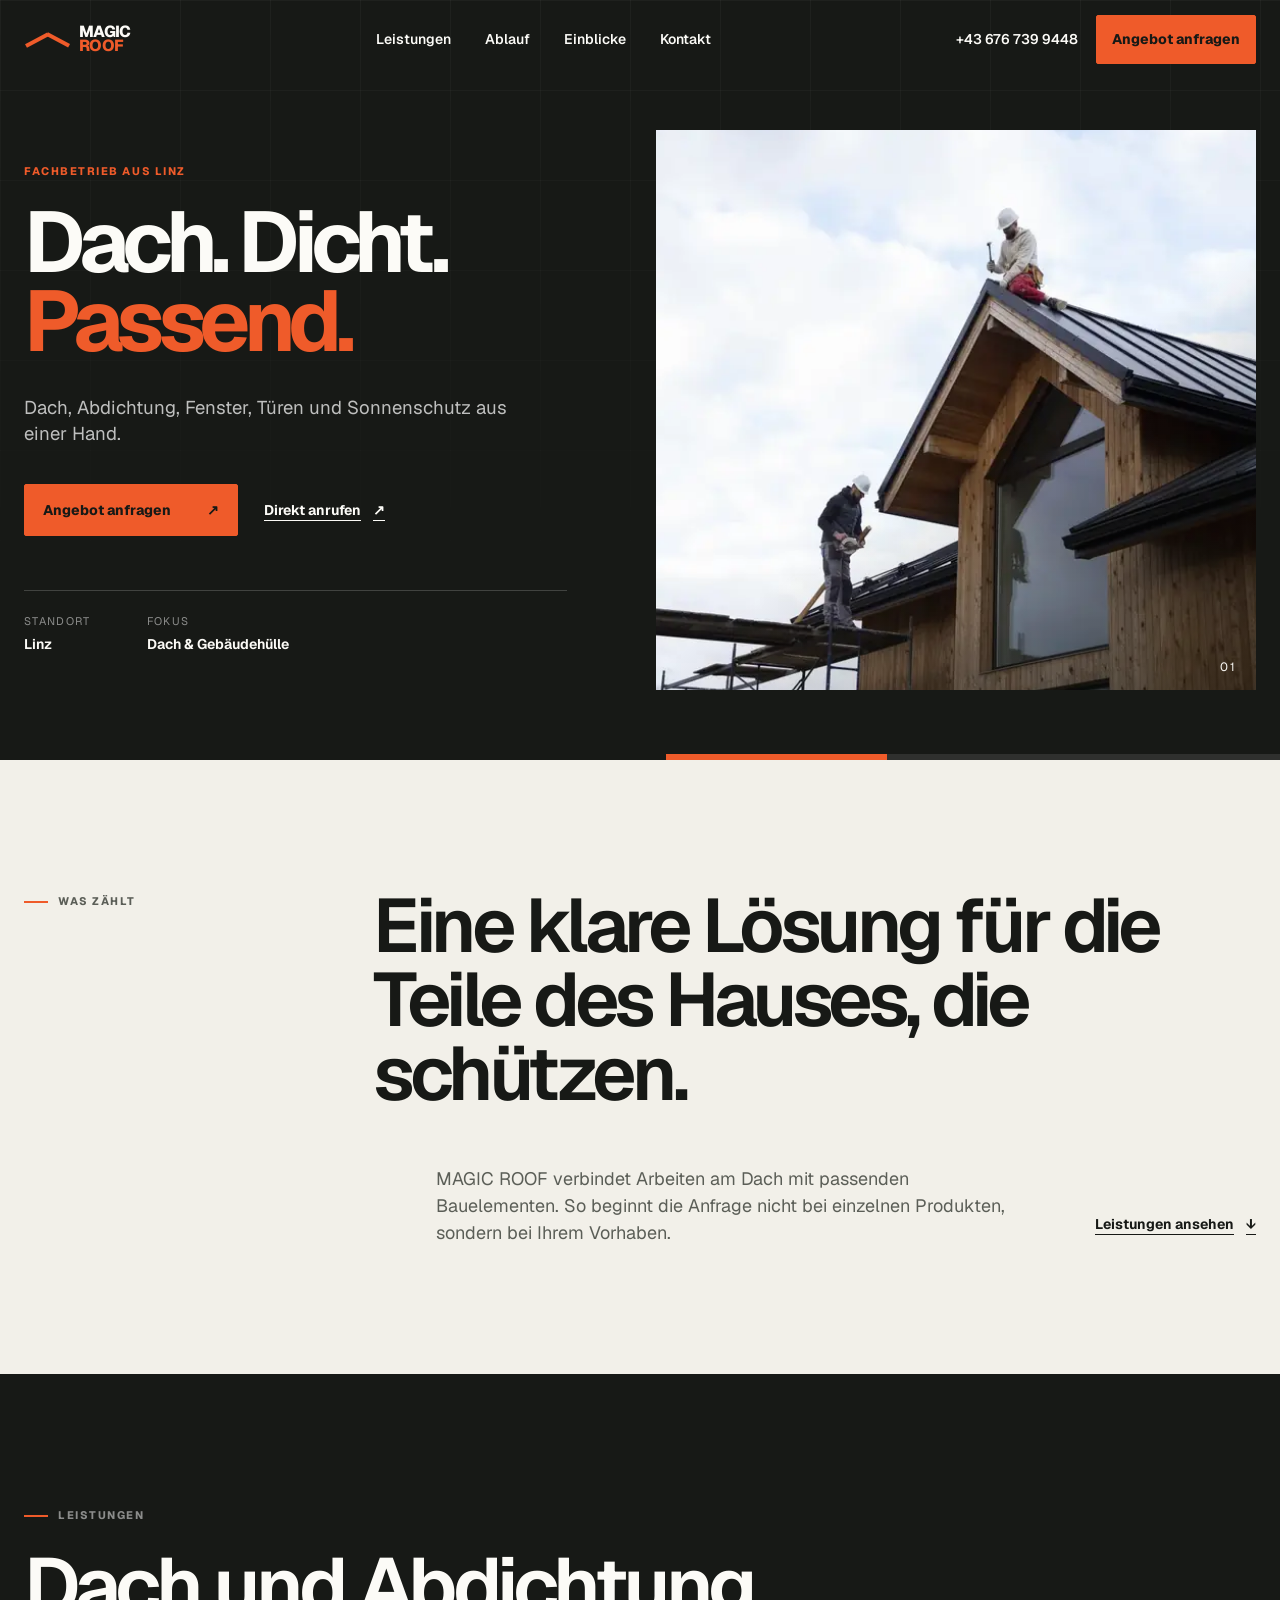
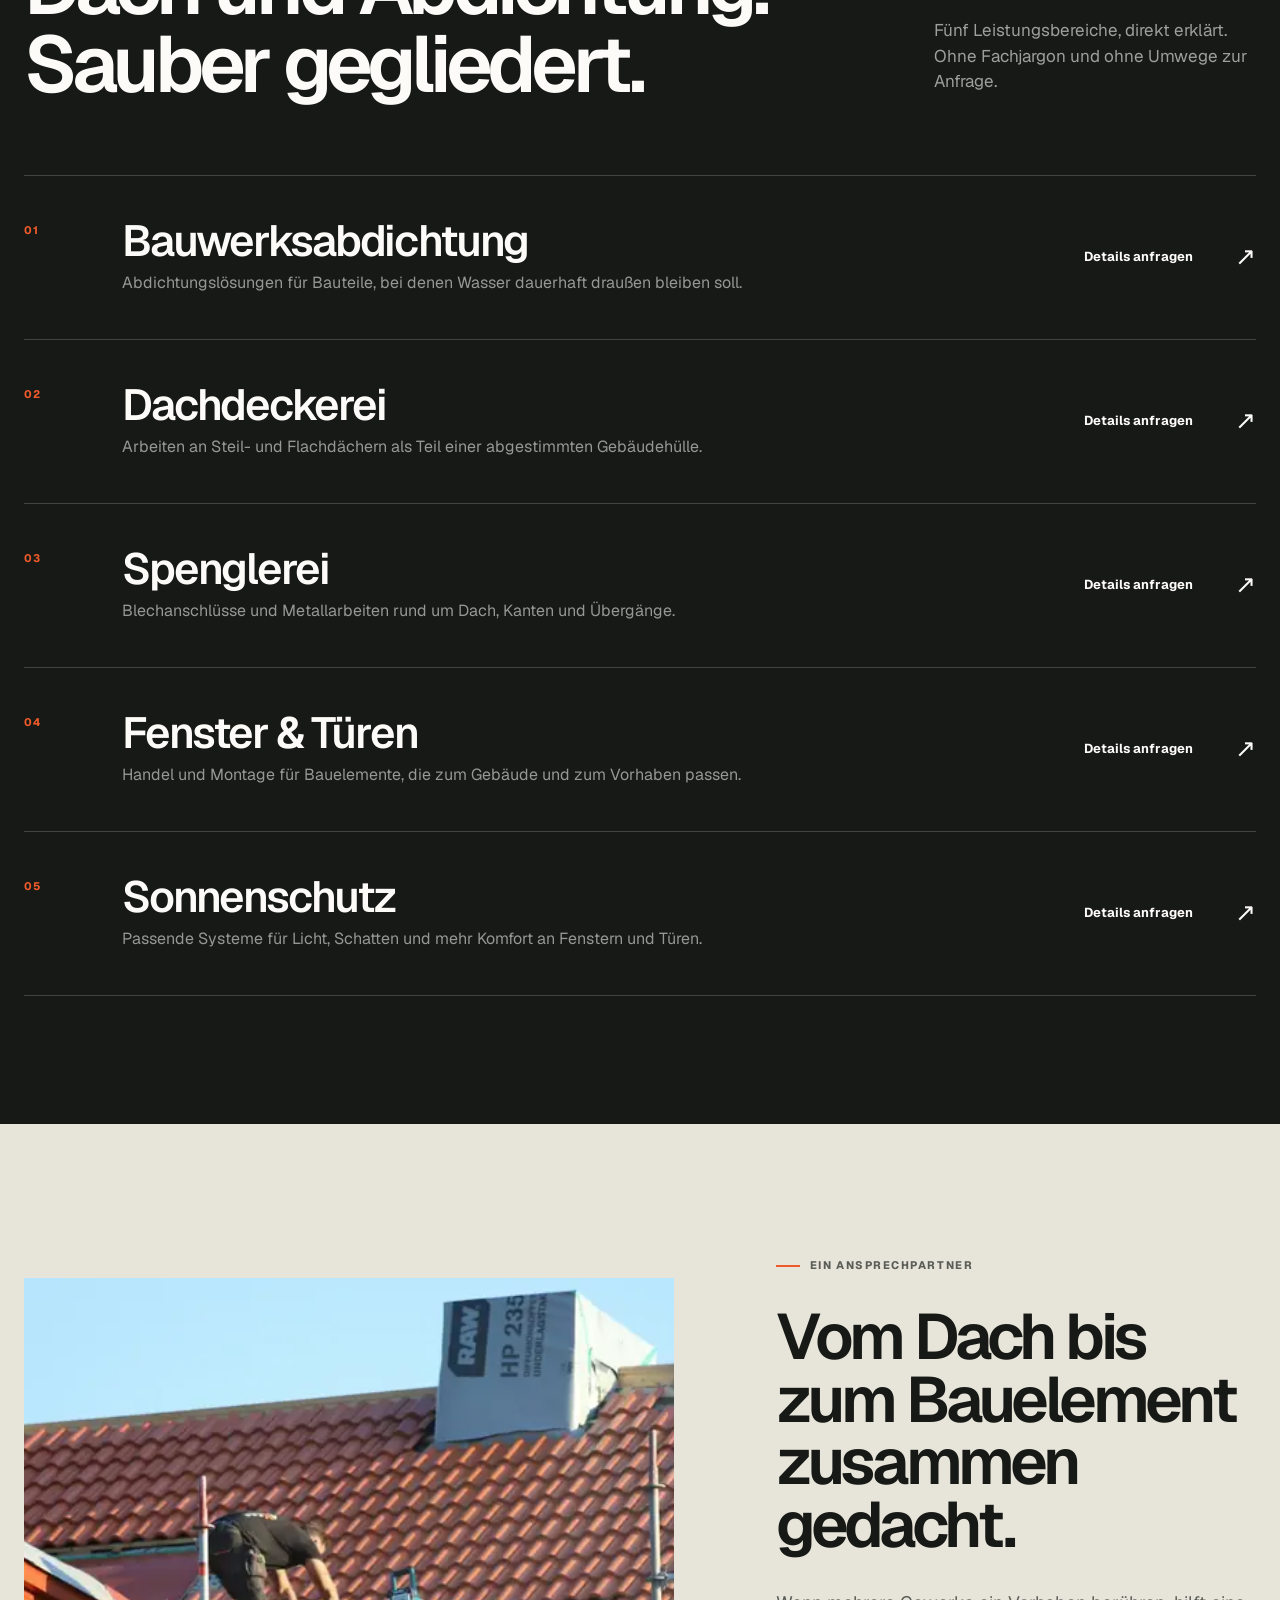
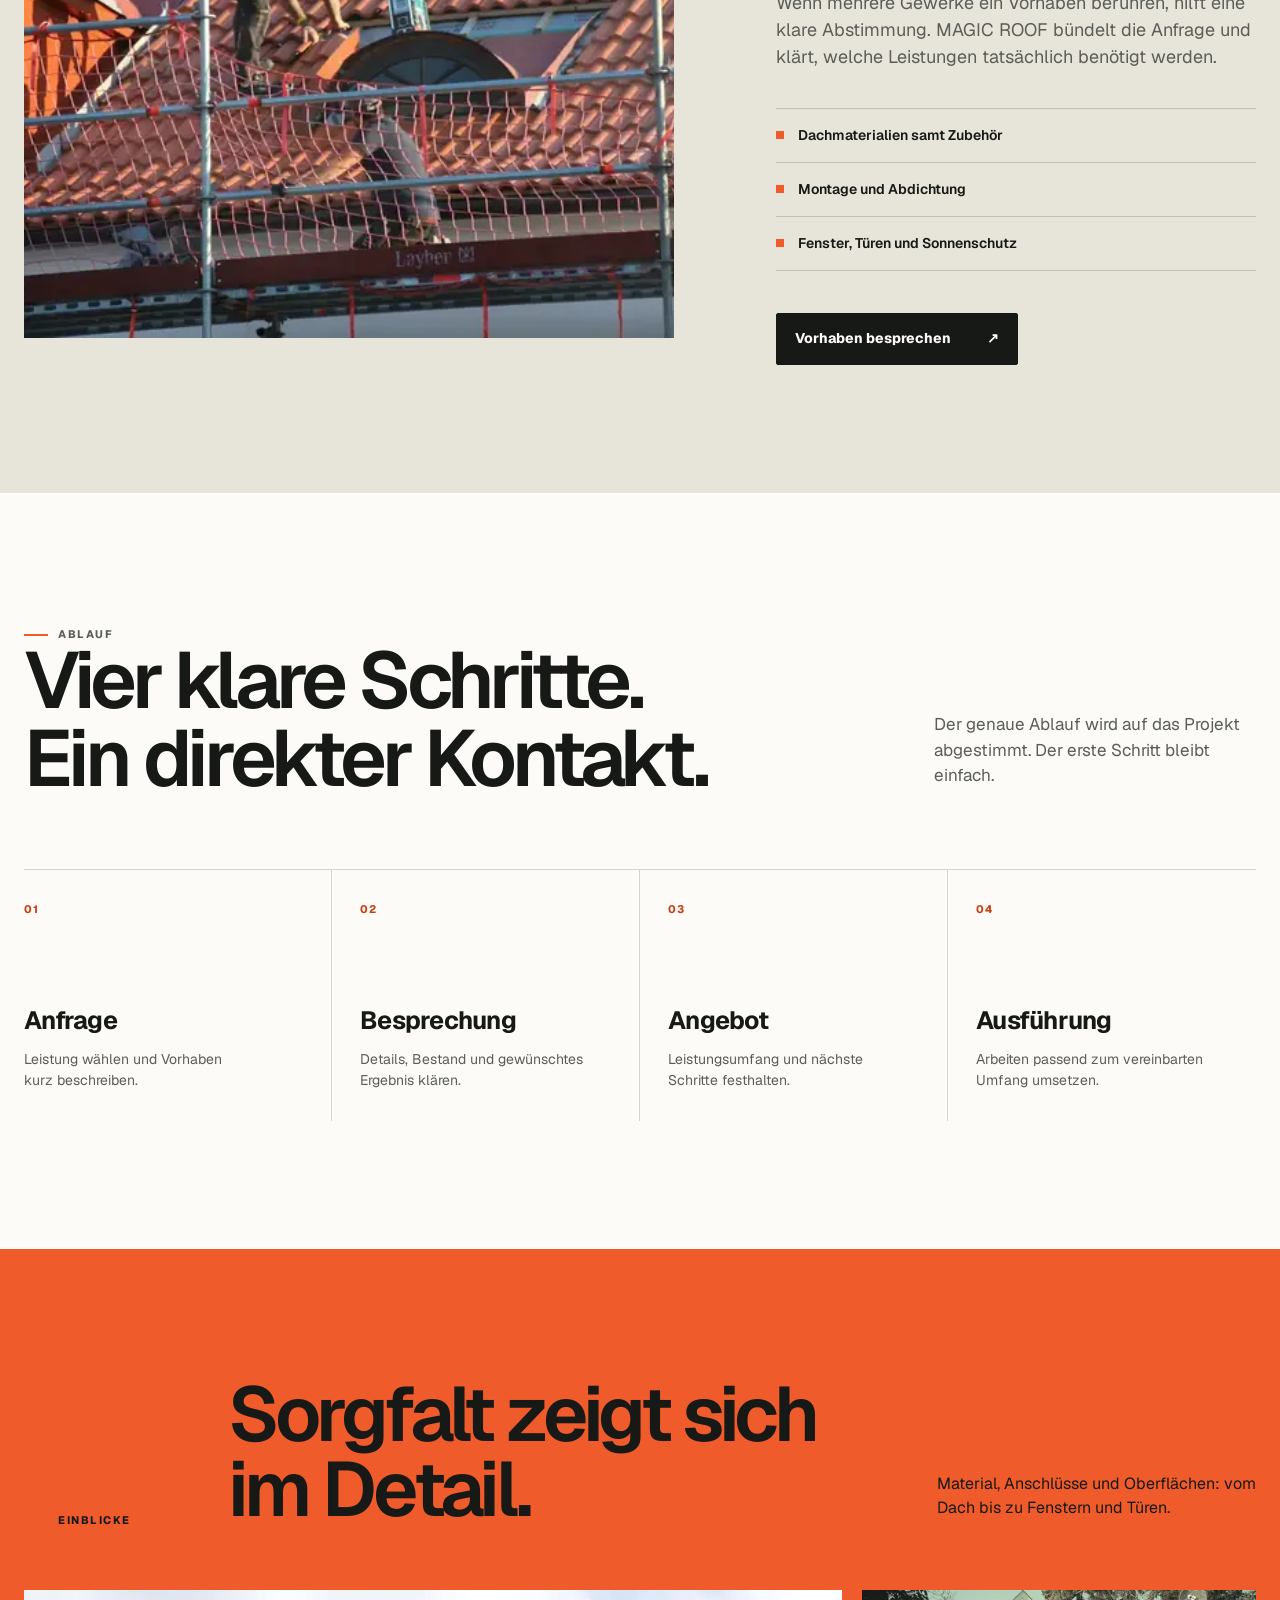
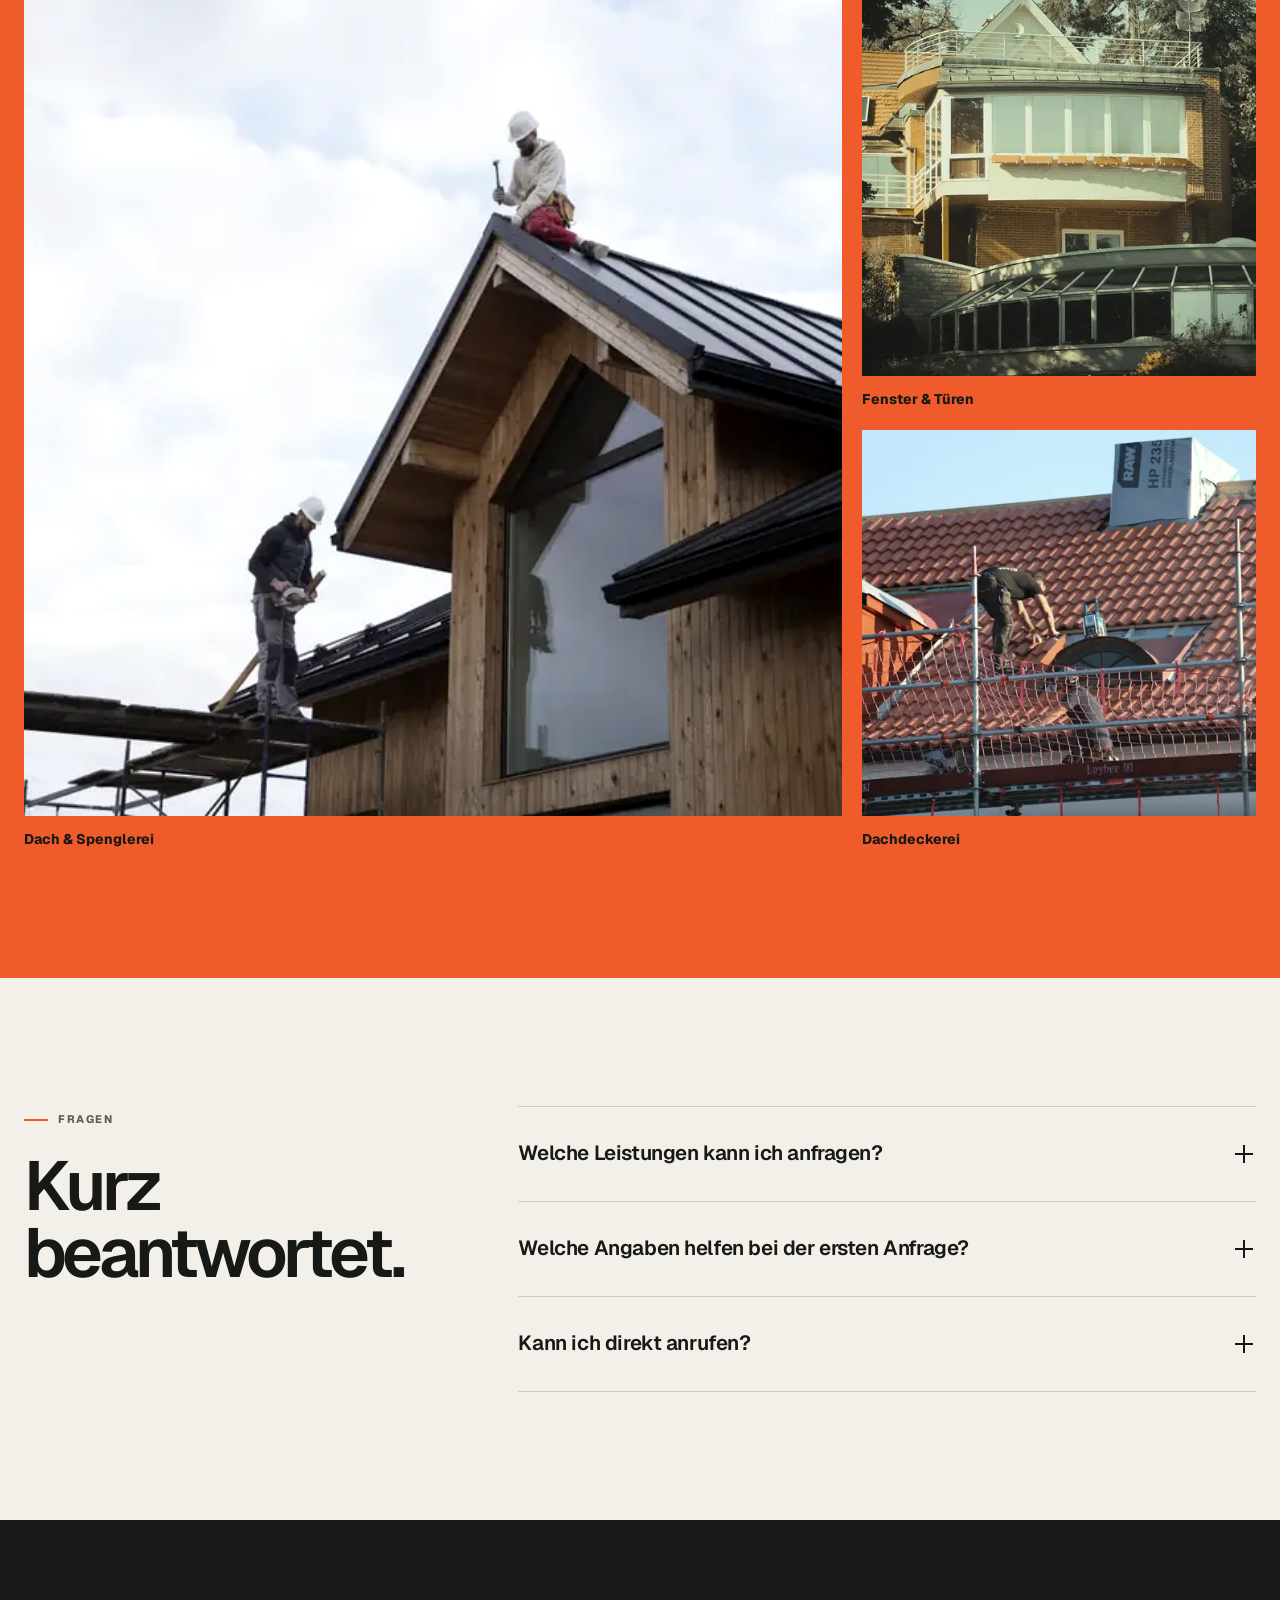
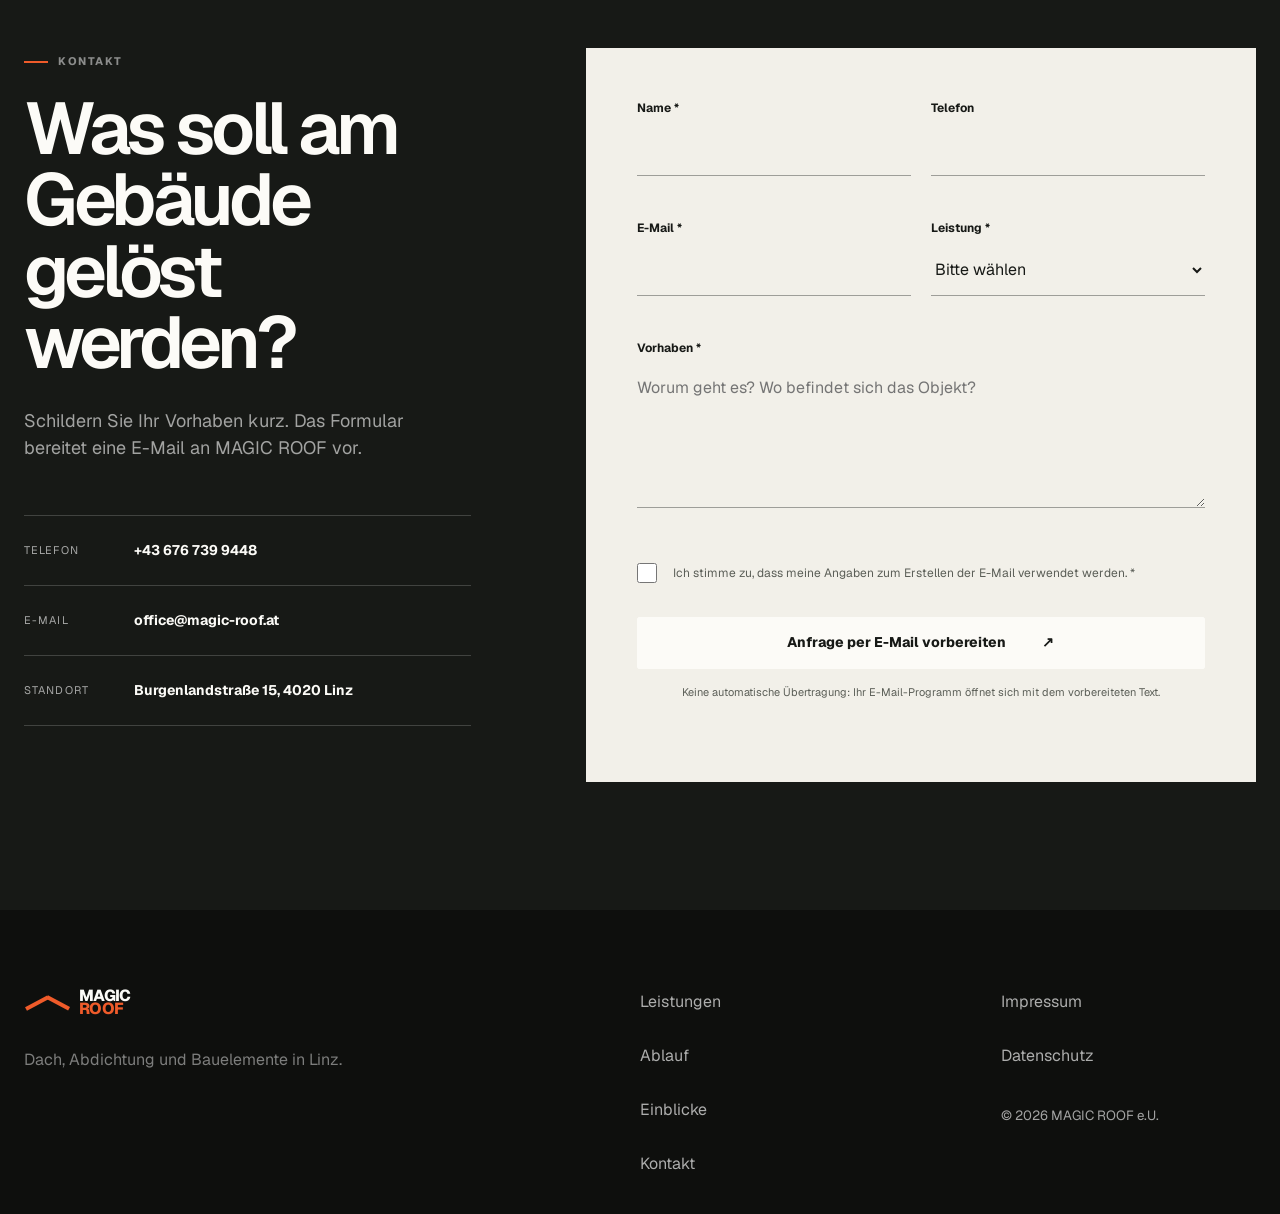
==== commit f5797858: "Remove concept notes and launch instructions; real Datenschutz text; canonical to vasylian.com Co-Au" ====
--- a/index.html
+++ b/index.html
@@ -11,10 +11,10 @@
   <meta property="og:locale" content="de_AT">
   <meta property="og:title" content="MAGIC ROOF e.U. | Dach, Abdichtung und Bauelemente in Linz">
   <meta property="og:description" content="Lösungen für Dach, Abdichtung, Fenster, Türen und Sonnenschutz in Linz.">
-  <meta property="og:url" content="https://vasilyanaptyp-oss.github.io/magic-roof-concept/">
-  <meta property="og:image" content="https://vasilyanaptyp-oss.github.io/magic-roof-concept/assets/images/roof-detail.webp">
+  <meta property="og:url" content="https://vasylian.com/magic-roof-concept/">
+  <meta property="og:image" content="https://vasylian.com/magic-roof-concept/assets/images/roof-detail.webp">
   <meta name="twitter:card" content="summary_large_image">
-  <link rel="canonical" href="https://vasilyanaptyp-oss.github.io/magic-roof-concept/">
+  <link rel="canonical" href="https://vasylian.com/magic-roof-concept/">
   <link rel="icon" href="favicon.svg" type="image/svg+xml">
   <link rel="preload" href="assets/vendor/geist-latin.woff2" as="font" type="font/woff2" crossorigin>
   <link rel="preload" href="assets/images/roof-detail.webp" imagesrcset="assets/images/roof-detail-840.webp 840w, assets/images/roof-detail.webp 1200w" imagesizes="(max-width: 960px) calc(100vw - 28px), min(50vw, 746px)" as="image" type="image/webp" fetchpriority="high">
@@ -25,7 +25,7 @@
     "@context": "https://schema.org",
     "@type": "HomeAndConstructionBusiness",
     "name": "MAGIC ROOF e.U.",
-    "url": "https://vasilyanaptyp-oss.github.io/magic-roof-concept/",
+    "url": "https://vasylian.com/magic-roof-concept/",
     "email": "office@magic-roof.at",
     "telephone": "+436767399448",
     "address": {
@@ -51,7 +51,7 @@
       <nav class="desktop-nav" aria-label="Hauptnavigation">
         <a href="#leistungen">Leistungen</a>
         <a href="#ablauf">Ablauf</a>
-        <a href="#projekte">Projekte</a>
+        <a href="#projekte">Einblicke</a>
         <a href="#kontakt">Kontakt</a>
       </nav>
       <div class="header-actions">
@@ -68,7 +68,7 @@
     <nav aria-label="Mobile Navigation">
       <a href="#leistungen"><span>01</span>Leistungen</a>
       <a href="#ablauf"><span>02</span>Ablauf</a>
-      <a href="#projekte"><span>03</span>Projekte</a>
+      <a href="#projekte"><span>03</span>Einblicke</a>
       <a href="#kontakt"><span>04</span>Kontakt</a>
     </nav>
     <div class="mobile-menu-contact">
@@ -102,7 +102,6 @@
             <img src="assets/images/roof-detail.webp" srcset="assets/images/roof-detail-840.webp 840w, assets/images/roof-detail.webp 1200w" sizes="(max-width: 960px) calc(100vw - 28px), min(50vw, 746px)" width="1200" height="800" alt="Zwei Fachkräfte arbeiten an einem modernen Metalldach" fetchpriority="high">
             <span class="media-index" aria-hidden="true">01</span>
           </div>
-          <figcaption>Konzeptbild. Im finalen Auftritt durch ein echtes MAGIC ROOF Projekt ersetzen.</figcaption>
         </figure>
       </div>
       <div class="hero-rule" aria-hidden="true"><span></span></div>
@@ -165,7 +164,6 @@
       <div class="shell focus-grid">
         <figure class="focus-image" data-reveal>
           <img src="assets/images/roof-work.webp" srcset="assets/images/roof-work-720.webp 720w, assets/images/roof-work.webp 1800w" sizes="(max-width: 960px) calc(100vw - 36px), min(54vw, 817px)" width="1800" height="1200" decoding="async" alt="Fachkraft bei Arbeiten an einem Ziegeldach">
-          <figcaption>Konzeptbild, kein Referenzprojekt von MAGIC ROOF.</figcaption>
         </figure>
         <div class="focus-copy">
           <p class="section-label" data-reveal>Ein Ansprechpartner</p>
@@ -202,22 +200,22 @@
     <section class="projects section section-orange" id="projekte" aria-labelledby="projects-title">
       <div class="shell">
         <div class="projects-heading">
-          <p class="section-label section-label-dark" data-reveal>Referenzen</p>
-          <h2 id="projects-title" data-reveal>Echte Arbeiten gehören ins Zentrum.</h2>
-          <p data-reveal>Im finalen Webauftritt zeigen Projektfotos Material, Details und Ergebnis. Die Motive unten markieren nur die geplante Bildsprache.</p>
+          <p class="section-label section-label-dark" data-reveal>Einblicke</p>
+          <h2 id="projects-title" data-reveal>Sorgfalt zeigt sich im Detail.</h2>
+          <p data-reveal>Material, Anschlüsse und Oberflächen: vom Dach bis zu Fenstern und Türen.</p>
         </div>
         <div class="project-gallery">
           <figure class="project project-wide" data-reveal>
             <img src="assets/images/roof-detail.webp" srcset="assets/images/roof-detail-840.webp 840w, assets/images/roof-detail.webp 1200w" sizes="(max-width: 960px) calc(100vw - 36px), min(64vw, 934px)" width="1200" height="800" decoding="async" alt="Metalldach an einem Holzhaus während der Montage">
-            <figcaption><span>Dach &amp; Spenglerei</span><small>Konzeptmotiv, kein MAGIC ROOF Projekt</small></figcaption>
+            <figcaption><span>Dach &amp; Spenglerei</span></figcaption>
           </figure>
           <figure class="project" data-reveal>
             <img src="assets/images/house-windows.webp" srcset="assets/images/house-windows-720.webp 720w, assets/images/house-windows.webp 1500w" sizes="(max-width: 960px) calc(50vw - 28px), min(31vw, 466px)" width="1500" height="1000" decoding="async" alt="Wohnhaus mit großen Fensterflächen und Wintergarten">
-            <figcaption><span>Fenster &amp; Türen</span><small>Konzeptmotiv, kein MAGIC ROOF Projekt</small></figcaption>
+            <figcaption><span>Fenster &amp; Türen</span></figcaption>
           </figure>
           <figure class="project" data-reveal>
             <img src="assets/images/roof-work.webp" srcset="assets/images/roof-work-720.webp 720w, assets/images/roof-work.webp 1800w" sizes="(max-width: 960px) calc(50vw - 28px), min(31vw, 466px)" width="1800" height="1200" decoding="async" alt="Arbeiten an einer Dachfläche mit roten Ziegeln">
-            <figcaption><span>Dachdeckerei</span><small>Konzeptmotiv, kein MAGIC ROOF Projekt</small></figcaption>
+            <figcaption><span>Dachdeckerei</span></figcaption>
           </figure>
         </div>
       </div>
@@ -322,7 +320,7 @@
       <nav aria-label="Footer Navigation">
         <a href="#leistungen">Leistungen</a>
         <a href="#ablauf">Ablauf</a>
-        <a href="#projekte">Projekte</a>
+        <a href="#projekte">Einblicke</a>
         <a href="#kontakt">Kontakt</a>
       </nav>
       <div class="footer-legal">
@@ -331,7 +329,6 @@
         <small>© <span data-year></span> MAGIC ROOF e.U.</small>
       </div>
     </div>
-    <div class="shell concept-note">Interaktiver Website-Konzeptentwurf. Bildmaterial und Texte sind vor einem finalen Launch mit MAGIC ROOF abzustimmen.</div>
   </footer>
 
   <div class="mobile-actions" aria-label="Schnellaktionen">
@@ -348,7 +345,6 @@
       <p>Telefon: <a href="tel:+436767399448">+43 676 739 9448</a><br>E-Mail: <a href="mailto:office@magic-roof.at">office@magic-roof.at</a></p>
       <p>Firmenbuchnummer: FN 651617k<br>Firmenbuchgericht: Landesgericht Linz<br>UID: ATU80889736</p>
       <p>GISA-Zahlen: 38232626, 37334628</p>
-      <p class="dialog-note">Konzeptstand. Rechtliche Pflichttexte sind vor einem Produktionsstart fachlich zu prüfen.</p>
     </div>
   </dialog>
 
@@ -356,10 +352,15 @@
     <div class="dialog-inner">
       <button class="dialog-close" type="button" aria-label="Datenschutz schließen" data-dialog-close>Schließen</button>
       <p class="section-label">Datenschutz</p>
-      <h2 id="datenschutz-title">Hinweis zum Konzept</h2>
-      <p>Diese statische Konzeptseite setzt keine Analyse- oder Marketing-Cookies und bindet keine externen Trackingdienste ein.</p>
-      <p>Das Kontaktformular überträgt und speichert keine Eingaben. Nach erfolgreicher Prüfung wird ausschließlich das lokale E-Mail-Programm mit einem vorbereiteten Text geöffnet.</p>
-      <p class="dialog-note">Für einen Produktionsstart sind Hosting, Formulardienst und vollständige Datenschutzerklärung verbindlich festzulegen.</p>
+      <h2 id="datenschutz-title">Datenschutz&shy;erklärung</h2>
+      <h3>Verantwortlicher</h3>
+      <p>MAGIC ROOF e.U.<br>Inhaber: Christoph Gerold Hilger<br>Burgenlandstraße 15<br>4020 Linz, Österreich<br>E-Mail: <a href="mailto:office@magic-roof.at">office@magic-roof.at</a></p>
+      <h3>Keine Analyse- oder Marketingdienste</h3>
+      <p>Diese Website setzt keine Analyse- oder Marketing-Cookies und bindet keine externen Trackingdienste ein.</p>
+      <h3>Kontaktformular</h3>
+      <p>Das Kontaktformular überträgt und speichert keine Eingaben. Nach dem Absenden öffnet sich Ihr E-Mail-Programm mit einem vorbereiteten Text. Ihre Angaben erhalten wir erst, wenn Sie diese E-Mail selbst versenden.</p>
+      <h3>Ihre Rechte</h3>
+      <p>Sie haben das Recht auf Auskunft, Berichtigung, Löschung, Einschränkung der Verarbeitung, Datenübertragbarkeit und Widerspruch. Wenden Sie sich dazu an <a href="mailto:office@magic-roof.at">office@magic-roof.at</a>. Zudem können Sie Beschwerde bei der Österreichischen Datenschutzbehörde einlegen.</p>
     </div>
   </dialog>
 
--- a/styles.css
+++ b/styles.css
@@ -558,6 +558,8 @@
 .dialog-inner { position: relative; padding: clamp(28px, 6vw, 68px); }
 .dialog-inner h2 { margin: 22px 0 30px; font-size: clamp(38px, 7vw, 68px); line-height: .96; letter-spacing: -.05em; }
 .dialog-inner p { margin-top: 18px; color: var(--muted); }
+.dialog-inner h3 { margin-top: 28px; font-size: 18px; letter-spacing: -.02em; }
+.dialog-inner h3 + p { margin-top: 8px; }
 .dialog-inner a { text-underline-offset: 3px; }
 .dialog-close { position: absolute; top: 18px; right: 18px; min-height: 44px; border: 0; background: transparent; cursor: pointer; font-size: 12px; font-weight: 700; }
 .dialog-note { padding-top: 18px; border-top: 1px solid var(--line); font-size: 12px; }
